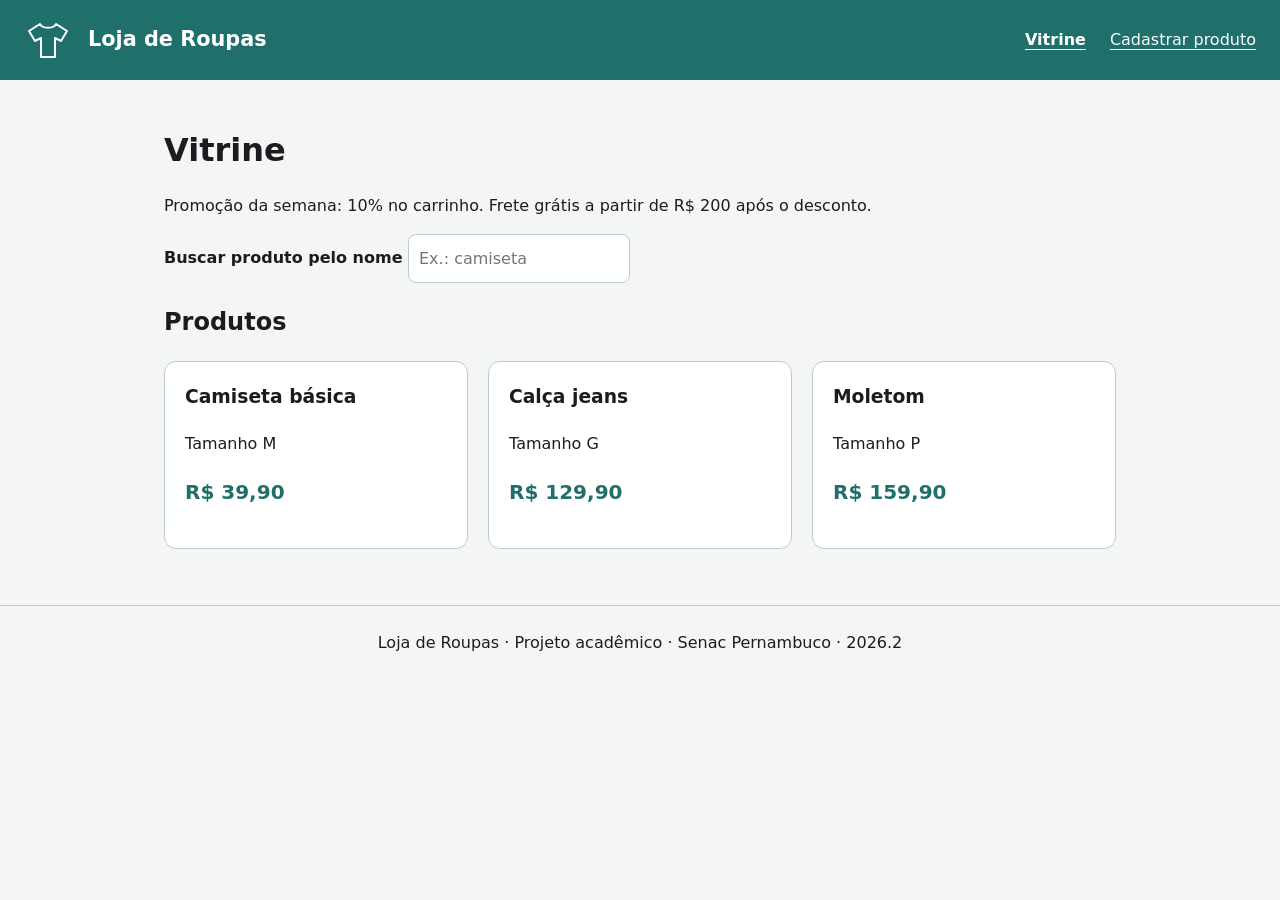
==== front/index.html @ 38e58c76 "Implementa vitrine dinamica filtro e cadastro temporario" ====
<!doctype html>
<html lang="pt-BR">
<head>
  <meta charset="utf-8">
  <meta name="viewport" content="width=device-width, initial-scale=1">
  <title>Vitrine · Loja de Roupas</title>
  <link rel="stylesheet" href="estilo.css">
</head>
<body>
  <header>
    <img src="img/logo.svg" alt="Logotipo da Loja de Roupas: uma camiseta" width="48" height="48">
    <p>Loja de Roupas</p>
    <nav aria-label="Principal">
      <a href="index.html" aria-current="page">Vitrine</a>
      <a href="cadastro.html">Cadastrar produto</a>
    </nav>
  </header>
  <main>
    <h1>Vitrine</h1>
    <p>Promoção da semana: 10% no carrinho. Frete grátis a partir de R$ 200 após o desconto.</p>
    <label for="busca">Buscar produto pelo nome</label>
    <input id="busca" type="search" placeholder="Ex.: camiseta">
    <section aria-labelledby="titulo-produtos">
      <h2 id="titulo-produtos">Produtos</h2>
      <div id="vitrine" class="grade"></div>
    </section>
  </main>
  <footer>Loja de Roupas · Projeto acadêmico · Senac Pernambuco · 2026.2</footer>
  <script src="app.js"></script>
</body>
</html>
---- front/estilo.css ----
:root {
  --verde: #1f6f6b;
  --tinta: #1b1c1f;
  --fundo: #f4f6f6;
  --cartao: #fff;
  --borda: #bccdcb;
}

* { box-sizing: border-box; }

body {
  margin: 0;
  font-family: system-ui, sans-serif;
  font-size: 1rem;
  line-height: 1.6;
  color: var(--tinta);
  background: var(--fundo);
}

header {
  display: flex;
  align-items: center;
  gap: 1rem;
  padding: 1rem 1.5rem;
  background: var(--verde);
  color: white;
}

header p { margin: 0; font-size: 1.3rem; font-weight: 700; }
nav { display: flex; gap: 1.5rem; margin-left: auto; }
nav a { color: white; text-underline-offset: 0.25rem; }
nav a[aria-current="page"] { font-weight: 700; }
main { max-width: 1000px; margin: 0 auto; padding: 1.5rem; }
h1 { margin-bottom: 0.5rem; }

section, .grade {
  display: grid;
  grid-template-columns: repeat(3, 1fr);
  gap: 1.25rem;
}

section h2 { grid-column: 1 / -1; margin-bottom: 0; }
.grade { grid-column: 1 / -1; }
article {
  padding: 1.25rem;
  border: 1px solid var(--borda);
  border-radius: 0.75rem;
  background: var(--cartao);
}
article h3 { margin-top: 0; }
.preco { color: var(--verde); font-size: 1.25rem; }

button {
  padding: 0.65rem 1rem;
  border: 0;
  border-radius: 0.5rem;
  font-size: 1rem;
  background: var(--verde);
  color: white;
  cursor: pointer;
}

.formulario { display: flex; flex-direction: column; gap: 0.5rem; max-width: 420px; }
label { font-weight: 600; }
input, select {
  padding: 0.65rem;
  border: 1px solid var(--borda);
  border-radius: 0.5rem;
  background: white;
  color: var(--tinta);
  font: inherit;
}
.formulario button { align-self: flex-start; margin-top: 0.75rem; }
footer { margin: 2rem auto 0; padding: 1.5rem; border-top: 1px solid var(--borda); text-align: center; }
:focus-visible { outline: 3px solid #b0520a; outline-offset: 3px; }

@media (max-width: 700px) {
  section, .grade { grid-template-columns: 1fr; }
  header { flex-wrap: wrap; }
  nav { margin-left: 0; width: 100%; flex-wrap: wrap; }
  main { padding: 1rem; }
}
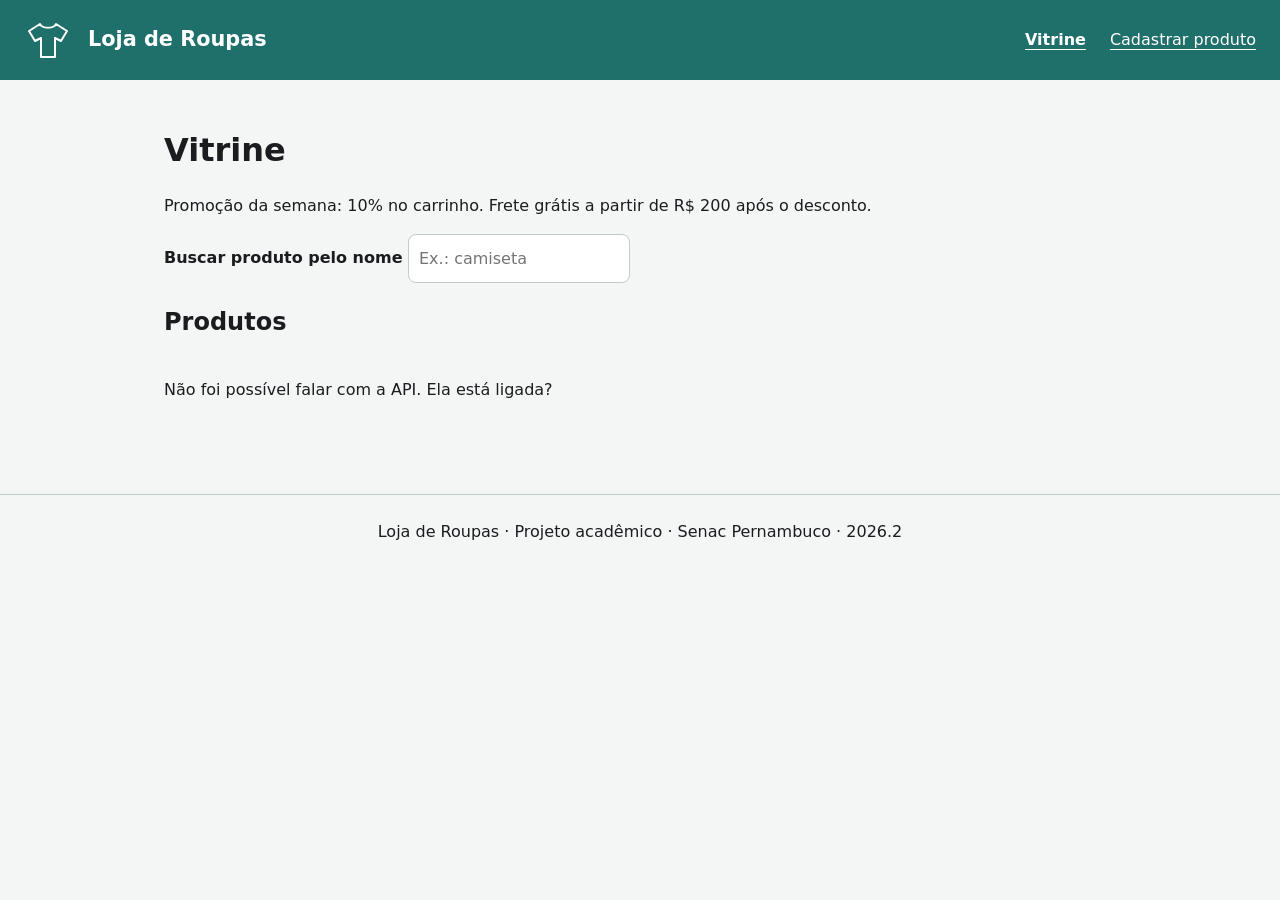
==== commit bb1eb126: "Integra vitrine e cadastro com API e tratamento de erros" ====
--- a/front/index.html
+++ b/front/index.html
@@ -22,6 +22,7 @@
     <input id="busca" type="search" placeholder="Ex.: camiseta">
     <section aria-labelledby="titulo-produtos">
       <h2 id="titulo-produtos">Produtos</h2>
+      <p id="estado" role="status"></p>
       <div id="vitrine" class="grade"></div>
     </section>
   </main>
--- a/front/estilo.css
+++ b/front/estilo.css
@@ -41,6 +41,8 @@
 
 section h2 { grid-column: 1 / -1; margin-bottom: 0; }
 .grade { grid-column: 1 / -1; }
+#estado { grid-column: 1 / -1; }
+button:disabled { opacity: 0.65; cursor: wait; }
 article {
   padding: 1.25rem;
   border: 1px solid var(--borda);
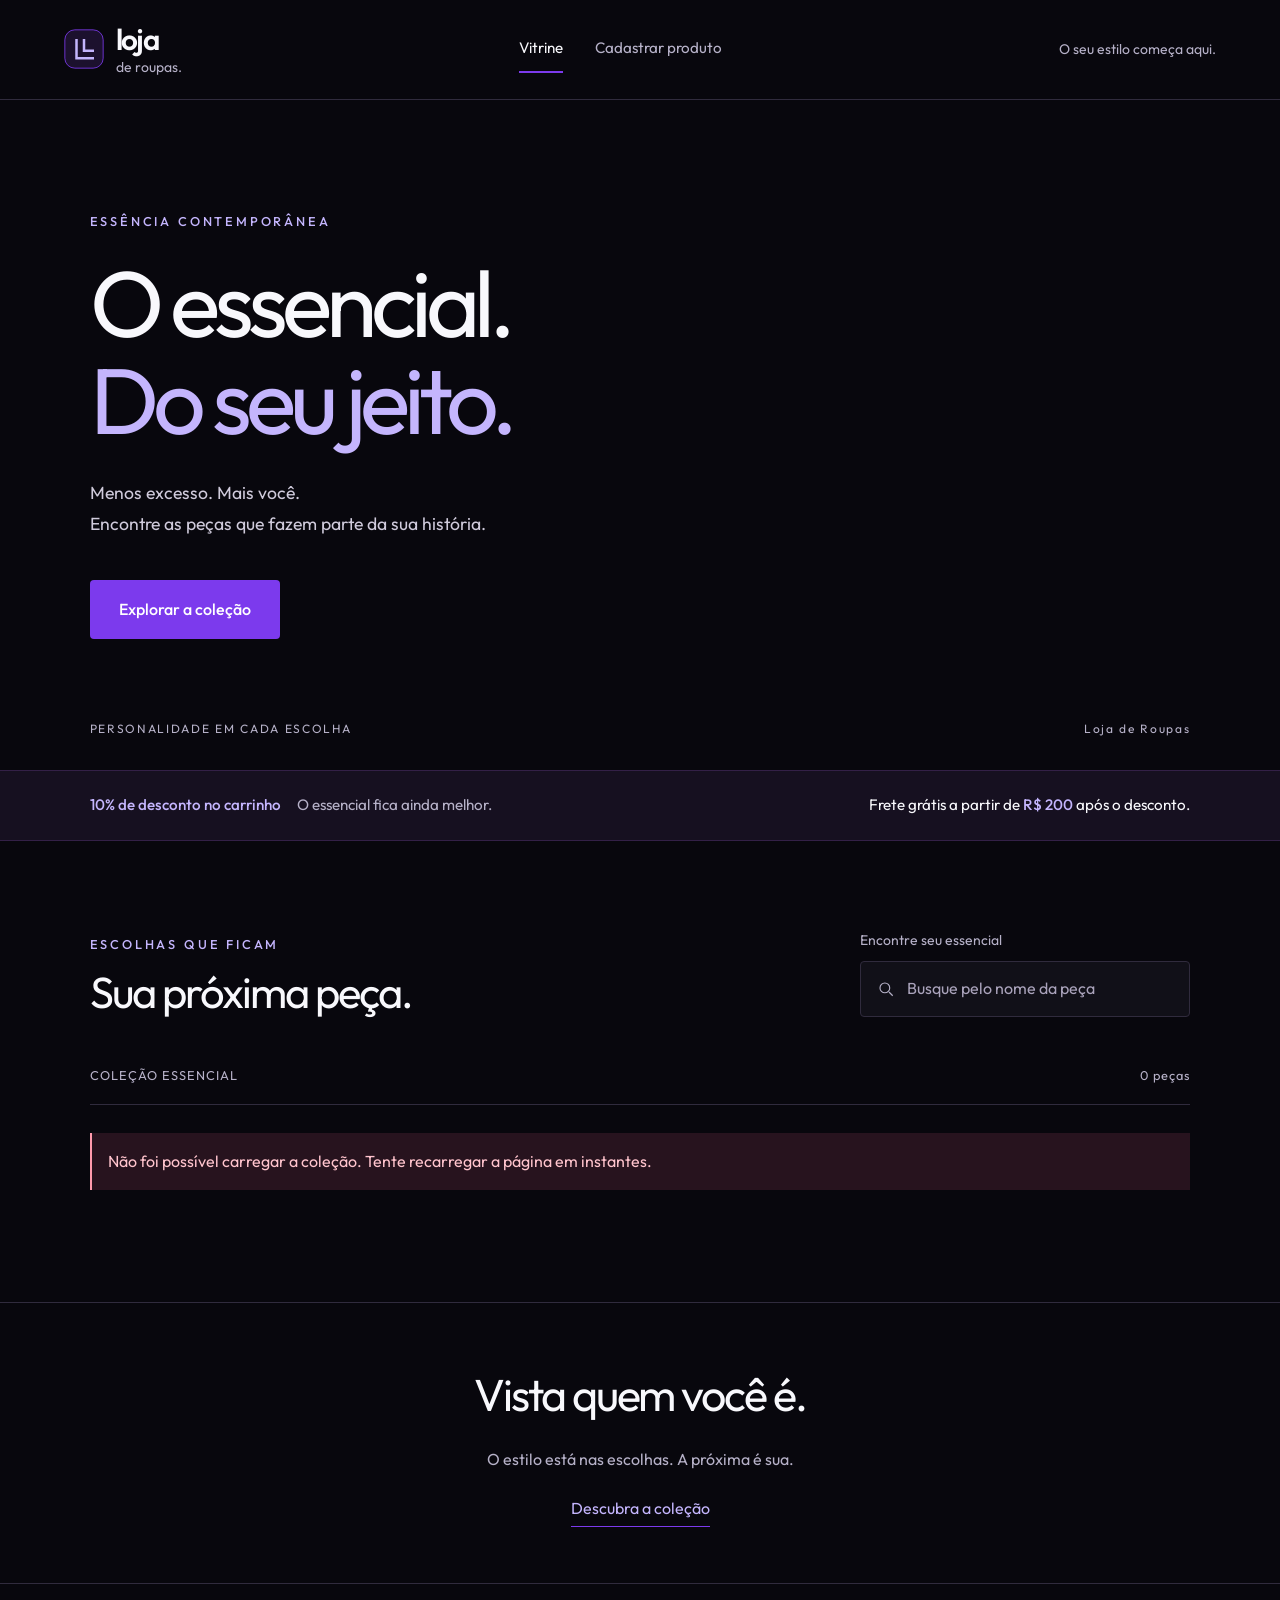
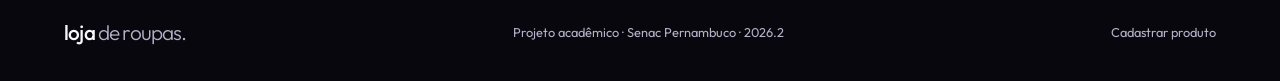
==== commit 1ba751b7: "Atualiza identidade visual e prepara API para HTTPS" ====
--- a/front/index.html
+++ b/front/index.html
@@ -3,30 +3,56 @@
 <head>
   <meta charset="utf-8">
   <meta name="viewport" content="width=device-width, initial-scale=1">
-  <title>Vitrine · Loja de Roupas</title>
+  <meta name="description" content="Peças essenciais, personalidade em cada escolha. Conheça a coleção da Loja de Roupas.">
+  <meta name="theme-color" content="#08070D">
+  <title>Loja de Roupas · O essencial, do seu jeito</title>
+  <link rel="icon" href="img/logo.svg" type="image/svg+xml">
+  <link rel="preload" href="fonts/outfit-variable.ttf" as="font" type="font/ttf" crossorigin>
   <link rel="stylesheet" href="estilo.css">
 </head>
 <body>
-  <header>
-    <img src="img/logo.svg" alt="Logotipo da Loja de Roupas: uma camiseta" width="48" height="48">
-    <p>Loja de Roupas</p>
-    <nav aria-label="Principal">
-      <a href="index.html" aria-current="page">Vitrine</a>
-      <a href="cadastro.html">Cadastrar produto</a>
-    </nav>
+  <a class="pular" href="#conteudo">Pular para o conteúdo</a>
+  <header class="cabecalho">
+    <a class="marca" href="index.html" aria-label="Loja de Roupas · início">
+      <img src="img/logo.svg" alt="" width="40" height="40">
+      <span>loja<span class="marca-detalhe">de roupas.</span></span>
+    </a>
+    <nav aria-label="Principal"><a href="index.html" aria-current="page">Vitrine</a><a href="cadastro.html">Cadastrar produto</a></nav>
+    <span class="cabecalho-nota">O seu estilo começa aqui.</span>
   </header>
-  <main>
-    <h1>Vitrine</h1>
-    <p>Promoção da semana: 10% no carrinho. Frete grátis a partir de R$ 200 após o desconto.</p>
-    <label for="busca">Buscar produto pelo nome</label>
-    <input id="busca" type="search" placeholder="Ex.: camiseta">
-    <section aria-labelledby="titulo-produtos">
-      <h2 id="titulo-produtos">Produtos</h2>
-      <p id="estado" role="status"></p>
+  <main id="conteudo">
+    <section class="hero" aria-labelledby="titulo-principal">
+      <div class="hero-conteudo">
+        <p class="sobretitulo">ESSÊNCIA CONTEMPORÂNEA</p>
+        <h1 id="titulo-principal">O essencial.<br><span>Do seu jeito.</span></h1>
+        <p class="hero-texto">Menos excesso. Mais você.<br>Encontre as peças que fazem parte da sua história.</p>
+        <a class="botao" href="#colecao">Explorar a coleção</a>
+      </div>
+      <div class="hero-rodape"><span>PERSONALIDADE EM CADA ESCOLHA</span><span>Loja de Roupas</span></div>
+    </section>
+    <div class="faixa-promocao">
+      <p><strong>10% de desconto no carrinho</strong><span>O essencial fica ainda melhor.</span></p>
+      <p>Frete grátis a partir de <strong>R$ 200</strong> após o desconto.</p>
+    </div>
+    <section class="colecao" id="colecao" aria-labelledby="titulo-produtos">
+      <div class="colecao-cabecalho">
+        <div><p class="sobretitulo">ESCOLHAS QUE FICAM</p><h2 id="titulo-produtos">Sua próxima peça.</h2></div>
+        <div class="campo-busca">
+          <label for="busca">Encontre seu essencial</label>
+          <div class="busca-controle">
+            <svg width="20" height="20" viewBox="0 0 24 24" fill="none" stroke="currentColor" stroke-width="1.5" aria-hidden="true"><circle cx="10.5" cy="10.5" r="6.5"/><path d="m16 16 5 5"/></svg>
+            <input id="busca" type="search" placeholder="Busque pelo nome da peça" autocomplete="off">
+          </div>
+        </div>
+      </div>
+      <div class="colecao-informacao"><span>COLEÇÃO ESSENCIAL</span><span id="quantidade"></span></div>
+      <p id="estado" class="mensagem" role="status"></p>
       <div id="vitrine" class="grade"></div>
     </section>
+    <aside class="assinatura"><span>Vista quem você é.</span><p>O estilo está nas escolhas. A próxima é sua.</p><a href="#colecao">Descubra a coleção</a></aside>
   </main>
-  <footer>Loja de Roupas · Projeto acadêmico · Senac Pernambuco · 2026.2</footer>
+  <footer><p>loja <span>de roupas.</span></p><span>Projeto acadêmico · Senac Pernambuco · 2026.2</span><a href="cadastro.html">Cadastrar produto</a></footer>
+  <script src="config.js"></script>
   <script src="app.js"></script>
 </body>
 </html>
--- a/front/estilo.css
+++ b/front/estilo.css
@@ -1,84 +1,141 @@
+@font-face {
+  font-family: Outfit;
+  src: url("fonts/outfit-variable.ttf") format("truetype");
+  font-weight: 100 900;
+  font-display: swap;
+}
+
 :root {
-  --verde: #1f6f6b;
-  --tinta: #1b1c1f;
-  --fundo: #f4f6f6;
-  --cartao: #fff;
-  --borda: #bccdcb;
+  color-scheme: dark;
+  --fundo: #08070d;
+  --painel: #111018;
+  --roxo: #7c3aed;
+  --roxo-escuro: #4c1d95;
+  --roxo-claro: #c4b5fd;
+  --texto: #f8f8fc;
+  --cinza: #b6b1c8;
+  --borda: #302b3d;
 }
 
 * { box-sizing: border-box; }
+html { scroll-behavior: smooth; scroll-padding-top: 2rem; }
+body { margin: 0; background: var(--fundo); color: var(--texto); font: 1rem/1.6 Outfit, sans-serif; }
+a { color: inherit; text-decoration: none; }
+button, input, select { font: inherit; }
+button, .botao { cursor: pointer; }
+img { max-width: 100%; }
+[hidden] { display: none !important; }
+:focus-visible { outline: 2px solid var(--roxo-claro); outline-offset: 5px; }
+.pular { position: absolute; left: 1rem; top: -8rem; z-index: 5; padding: 1rem; background: var(--roxo-escuro); }
+.pular:focus { top: 1rem; }
+.cabecalho { min-height: 100px; padding: 1.25rem 5%; display: flex; align-items: center; justify-content: space-between; gap: 2rem; border-bottom: 1px solid var(--borda); }
+.marca { display: flex; align-items: center; gap: 0.75rem; line-height: 1; font-size: 1.85rem; font-weight: 600; letter-spacing: -0.06em; }
+.marca-detalhe { display: block; padding-top: 0.3rem; color: var(--cinza); font-size: 0.875rem; font-weight: 400; letter-spacing: 0; }
+nav { display: flex; gap: 2rem; align-items: center; }
+nav a { padding: 0.65rem 0; color: var(--cinza); font-size: 0.95rem; border-bottom: 2px solid transparent; }
+nav a:hover, nav a[aria-current="page"] { color: var(--texto); border-color: var(--roxo); }
+.cabecalho-nota { color: var(--cinza); font-size: 0.875rem; }
+.hero { min-height: 670px; position: relative; display: flex; align-items: center; padding: 5rem 7% 7rem; background: linear-gradient(90deg, rgba(8,7,13,.94), rgba(8,7,13,.52) 48%, rgba(8,7,13,.15)), linear-gradient(0deg, #08070d, transparent 40%), url("img/boutique-4k.webp") center/cover; }
+.hero-conteudo { max-width: 720px; }
+.sobretitulo { color: var(--roxo-claro); font-size: 0.8rem; font-weight: 500; letter-spacing: 0.22em; }
+h1 { margin: 1.4rem 0; font-size: clamp(3.5rem, 7.3vw, 7rem); font-weight: 400; line-height: 1.04; letter-spacing: -0.065em; }
+h1 span { color: var(--roxo-claro); }
+.hero-texto { margin: 1.75rem 0 2.5rem; color: #d0cbdc; font-size: 1.1rem; line-height: 1.8; }
+.botao, button { display: inline-block; padding: 1rem 1.75rem; border: 1px solid transparent; border-radius: 4px; background: var(--roxo); color: #fff; font-weight: 500; transition: background .2s, transform .2s; }
+.botao:hover, button:hover { background: #6d28d9; transform: translateY(-2px); }
+.hero-rodape { position: absolute; bottom: 2rem; left: 7%; right: 7%; display: flex; justify-content: space-between; color: var(--cinza); font-size: 0.75rem; letter-spacing: 0.14em; }
+.faixa-promocao { padding: 1.4rem 7%; display: flex; justify-content: space-between; align-items: center; gap: 2rem; border-top: 1px solid #332047; border-bottom: 1px solid #332047; background: #161020; font-size: 0.95rem; }
+.faixa-promocao p { margin: 0; }
+.faixa-promocao p > span { margin-left: 1rem; color: var(--cinza); }
+.faixa-promocao strong { color: var(--roxo-claro); font-weight: 500; }
+.colecao { max-width: 1440px; margin: 0 auto; padding: 5.5rem 7% 6rem; }
+.colecao-cabecalho { display: flex; justify-content: space-between; align-items: end; gap: 2rem; margin-bottom: 3rem; }
+.colecao-cabecalho .sobretitulo { margin-top: 0; }
+h2 { margin: .6rem 0 0; font-size: clamp(2rem, 3.4vw, 3.3rem); font-weight: 400; line-height: 1.15; letter-spacing: -0.045em; }
+.campo-busca { width: 330px; max-width: 100%; }
+label { display: block; margin-bottom: .6rem; color: var(--texto); font-size: 0.95rem; }
+.campo-busca label { color: var(--cinza); font-size: .875rem; }
+.busca-controle { display: flex; align-items: center; gap: .75rem; padding-left: 1rem; border: 1px solid var(--borda); border-radius: 4px; background: var(--painel); color: var(--cinza); }
+.busca-controle input { width: 100%; padding-left: 0; border: 0; background: transparent; }
+input, select { width: 100%; min-width: 0; padding: .9rem 1rem; border: 1px solid var(--borda); border-radius: 4px; background: #0c0b12; color: var(--texto); }
+input::placeholder { color: #aaa3bb; opacity: 1; }
+input:focus, select:focus { border-color: var(--roxo-claro); }
+select { appearance: none; padding-right: 2.8rem; background-image: url("img/chevron.svg"); background-repeat: no-repeat; background-position: right 1rem center; background-size: 14px; }
+.colecao-informacao { display: flex; justify-content: space-between; padding-bottom: 1.1rem; margin-bottom: 1.75rem; border-bottom: 1px solid var(--borda); color: var(--cinza); font-size: .8rem; letter-spacing: .08em; }
+.grade { display: grid; grid-template-columns: repeat(3, minmax(0, 1fr)); gap: 1.5rem; }
+.produto { min-width: 0; overflow: hidden; border: 1px solid var(--borda); border-radius: 6px; background: var(--painel); transition: border-color .2s; }
+.produto:hover { border-color: #78619e; }
+.produto-visual { display: flex; align-items: center; justify-content: center; min-height: 210px; position: relative; background: radial-gradient(ellipse at 50% 60%, #322045, #1b1426 65%); border-bottom: 1px solid var(--borda); }
+.produto-visual img { width: 112px; height: 112px; opacity: .85; }
+.produto-tipo { position: absolute; top: 1rem; left: 1rem; padding: .25rem .6rem; border: 1px solid #4a3b60; border-radius: 3px; color: var(--roxo-claro); background: #171020; font-size: .75rem; }
+.produto-informacao { padding: 1.5rem; }
+.produto h3 { margin: 0 0 1.3rem; font-size: 1.3rem; font-weight: 400; letter-spacing: -.025em; overflow-wrap: anywhere; }
+.produto-detalhes { display: flex; align-items: center; justify-content: space-between; gap: .75rem; }
+.tamanho { margin: 0; padding: .25rem .65rem; border: 1px solid var(--borda); border-radius: 3px; color: var(--cinza); font-size: .8rem; }
+.preco { margin: 0; font-size: 1.45rem; letter-spacing: -.04em; }
+.preco strong { font-weight: 500; }
+.mensagem { color: var(--cinza); }
+.mensagem:empty { display: none; }
+.mensagem:not(:empty) { padding: 1rem; border-left: 2px solid var(--roxo-claro); background: #1a1425; }
+.mensagem[data-estado="erro"] { color: #ffc4cd; border-color: #ff9aac; background: #27131e; }
+.mensagem[data-estado="sucesso"] { color: #c1f4dc; border-color: #8ed9b5; background: #11251d; }
+.assinatura { padding: 3.5rem 7%; border-top: 1px solid var(--borda); text-align: center; }
+.assinatura > span { font-size: clamp(1.9rem, 3.5vw, 3rem); letter-spacing: -.045em; }
+.assinatura p { color: var(--cinza); }
+.assinatura a { display: inline-block; margin-top: .5rem; padding-bottom: .25rem; border-bottom: 1px solid var(--roxo); color: var(--roxo-claro); }
+footer { display: flex; align-items: center; justify-content: space-between; gap: 2rem; padding: 2rem 5%; border-top: 1px solid var(--borda); color: var(--cinza); font-size: .8rem; }
+footer p { margin: 0; color: var(--texto); font-size: 1.3rem; font-weight: 500; letter-spacing: -.04em; }
+footer p span { color: var(--cinza); font-weight: 300; }
+footer a:hover { color: var(--roxo-claro); }
+.pagina-cadastro { background: radial-gradient(ellipse at 50% 20%, #211334, transparent 55%), var(--fundo); }
+.cadastro-conteudo { max-width: 790px; margin: 0 auto; padding: 4rem 1.5rem 5rem; }
+.cadastro-introducao { text-align: center; margin-bottom: 2.5rem; }
+.cadastro-introducao h1 { font-size: clamp(2.6rem, 5vw, 4.2rem); line-height: 1.1; }
+.cadastro-introducao > p:last-child { color: var(--cinza); }
+.painel-cadastro { padding: 2.5rem; border: 1px solid var(--borda); border-radius: 6px; background: var(--painel); }
+.painel-titulo { display: flex; justify-content: space-between; align-items: center; gap: 1rem; margin-bottom: 2rem; padding-bottom: 1.5rem; border-bottom: 1px solid var(--borda); }
+.painel-titulo h2 { margin: 0; font-size: 1.5rem; }
+.painel-titulo > span { color: var(--roxo-claro); font-size: .75rem; letter-spacing: .14em; }
+.formulario { display: grid; grid-template-columns: repeat(2, minmax(0, 1fr)); gap: 1.5rem; }
+.largura-total { grid-column: 1 / -1; }
+.campo label > span { color: var(--roxo-claro); }
+.formulario-acoes { display: flex; flex-direction: column; align-items: center; gap: 1.2rem; margin-top: .5rem; }
+.formulario-acoes button { width: 100%; }
+.formulario-acoes a { color: var(--cinza); font-size: .9rem; text-decoration: underline; text-underline-offset: 4px; }
+button:disabled { opacity: .65; cursor: wait; transform: none; }
+.formulario-nota { margin: 1.75rem 0 0; padding-top: 1.5rem; border-top: 1px solid var(--borda); color: var(--cinza); font-size: .8rem; }
 
-body {
-  margin: 0;
-  font-family: system-ui, sans-serif;
-  font-size: 1rem;
-  line-height: 1.6;
-  color: var(--tinta);
-  background: var(--fundo);
+@media (min-width: 1600px) { .hero { min-height: 780px; } }
+@media (max-width: 1050px) {
+  .cabecalho-nota { display: none; }
+  .faixa-promocao p > span { display: none; }
+  .produto-detalhes { align-items: flex-start; flex-direction: column; }
 }
-
-header {
-  display: flex;
-  align-items: center;
-  gap: 1rem;
-  padding: 1rem 1.5rem;
-  background: var(--verde);
-  color: white;
+@media (max-width: 700px) {
+  .cabecalho { min-height: 86px; gap: 1rem; padding: 1.25rem; }
+  .marca { font-size: 1.5rem; gap: .5rem; }
+  .marca img { width: 32px; height: 32px; }
+  nav { gap: 1rem; }
+  nav a { font-size: .85rem; }
+  .hero { min-height: 600px; padding: 4rem 1.5rem 7rem; background-position: 62% center; }
+  h1 { font-size: clamp(3rem, 12vw, 4.5rem); }
+  .hero-texto { font-size: 1rem; }
+  .hero-rodape { left: 1.5rem; right: 1.5rem; font-size: .65rem; }
+  .hero-rodape > span:last-child { display: none; }
+  .faixa-promocao { flex-direction: column; align-items: flex-start; gap: .4rem; padding: 1.5rem; font-size: .9rem; }
+  .colecao { padding: 3.5rem 1.25rem; }
+  .colecao-cabecalho { flex-direction: column; align-items: stretch; gap: 1.75rem; margin-bottom: 2rem; }
+  .campo-busca { width: 100%; }
+  .grade { grid-template-columns: 1fr; gap: 1.25rem; }
+  .produto-visual { min-height: 210px; }
+  .produto-detalhes { flex-direction: row; align-items: center; }
+  .assinatura { padding: 3rem 1.25rem; }
+  footer { flex-direction: column; align-items: flex-start; gap: .8rem; padding: 2rem 1.25rem; }
+  .cadastro-conteudo { padding: 2.75rem 1.25rem 3.5rem; }
+  .cadastro-introducao .sobretitulo { font-size: .7rem; }
+  .painel-cadastro { padding: 1.5rem; }
+  .painel-titulo > span { display: none; }
+  .formulario { grid-template-columns: 1fr; }
 }
-
-header p { margin: 0; font-size: 1.3rem; font-weight: 700; }
-nav { display: flex; gap: 1.5rem; margin-left: auto; }
-nav a { color: white; text-underline-offset: 0.25rem; }
-nav a[aria-current="page"] { font-weight: 700; }
-main { max-width: 1000px; margin: 0 auto; padding: 1.5rem; }
-h1 { margin-bottom: 0.5rem; }
-
-section, .grade {
-  display: grid;
-  grid-template-columns: repeat(3, 1fr);
-  gap: 1.25rem;
-}
-
-section h2 { grid-column: 1 / -1; margin-bottom: 0; }
-.grade { grid-column: 1 / -1; }
-#estado { grid-column: 1 / -1; }
-button:disabled { opacity: 0.65; cursor: wait; }
-article {
-  padding: 1.25rem;
-  border: 1px solid var(--borda);
-  border-radius: 0.75rem;
-  background: var(--cartao);
-}
-article h3 { margin-top: 0; }
-.preco { color: var(--verde); font-size: 1.25rem; }
-
-button {
-  padding: 0.65rem 1rem;
-  border: 0;
-  border-radius: 0.5rem;
-  font-size: 1rem;
-  background: var(--verde);
-  color: white;
-  cursor: pointer;
-}
-
-.formulario { display: flex; flex-direction: column; gap: 0.5rem; max-width: 420px; }
-label { font-weight: 600; }
-input, select {
-  padding: 0.65rem;
-  border: 1px solid var(--borda);
-  border-radius: 0.5rem;
-  background: white;
-  color: var(--tinta);
-  font: inherit;
-}
-.formulario button { align-self: flex-start; margin-top: 0.75rem; }
-footer { margin: 2rem auto 0; padding: 1.5rem; border-top: 1px solid var(--borda); text-align: center; }
-:focus-visible { outline: 3px solid #b0520a; outline-offset: 3px; }
-
-@media (max-width: 700px) {
-  section, .grade { grid-template-columns: 1fr; }
-  header { flex-wrap: wrap; }
-  nav { margin-left: 0; width: 100%; flex-wrap: wrap; }
-  main { padding: 1rem; }
-}
+@media (max-width: 370px) { .cabecalho { flex-wrap: wrap; } nav { width: 100%; } }
+@media (prefers-reduced-motion: reduce) { html { scroll-behavior: auto; } *, *::before, *::after { transition: none !important; } }
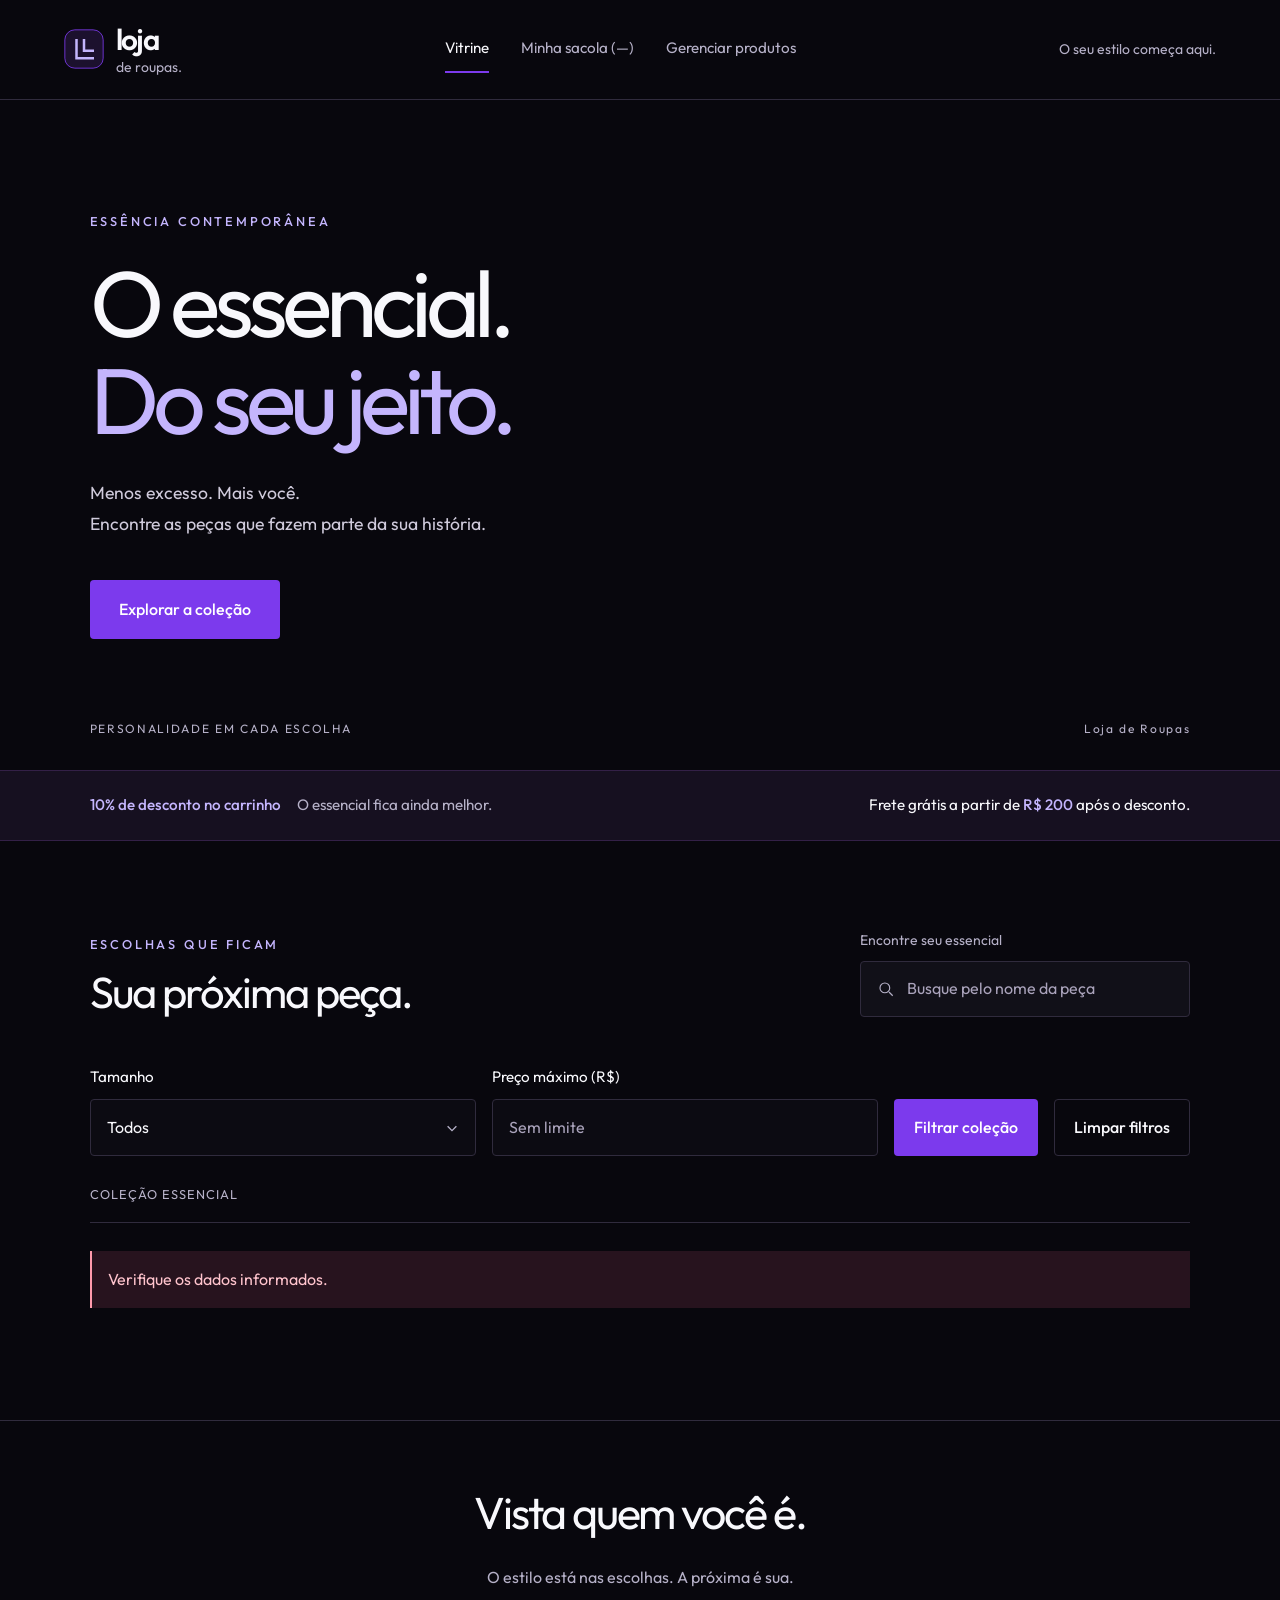
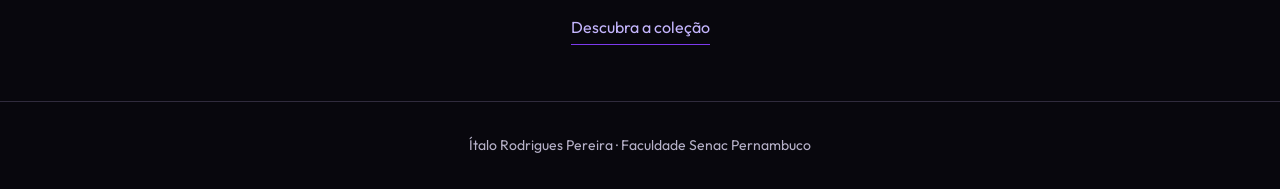
==== commit 1f0c47d4: "Integra vitrine gerenciamento e sacola com a API" ====
--- a/front/index.html
+++ b/front/index.html
@@ -17,7 +17,7 @@
       <img src="img/logo.svg" alt="" width="40" height="40">
       <span>loja<span class="marca-detalhe">de roupas.</span></span>
     </a>
-    <nav aria-label="Principal"><a href="index.html" aria-current="page">Vitrine</a><a href="cadastro.html">Cadastrar produto</a></nav>
+    <nav aria-label="Principal"><a href="index.html" aria-current="page">Vitrine</a><a href="carrinho.html">Minha sacola (<span data-contador>…</span>)</a><a href="gerenciamento.html">Gerenciar produtos</a></nav>
     <span class="cabecalho-nota">O seu estilo começa aqui.</span>
   </header>
   <main id="conteudo">
@@ -45,14 +45,21 @@
           </div>
         </div>
       </div>
+      <form id="filtros" class="filtros">
+        <div><label for="filtro-tamanho">Tamanho</label><select id="filtro-tamanho" name="tamanho"><option value="">Todos</option><option>PP</option><option>P</option><option>M</option><option>G</option><option>GG</option></select></div>
+        <div><label for="filtro-preco">Preço máximo (R$)</label><input id="filtro-preco" name="preco_max" type="number" min="0" step="0.01" placeholder="Sem limite"></div>
+        <button type="submit">Filtrar coleção</button><button id="limpar-filtros" class="botao-secundario" type="button">Limpar filtros</button>
+      </form>
+      <p id="estado-acao" class="mensagem" role="status"></p>
       <div class="colecao-informacao"><span>COLEÇÃO ESSENCIAL</span><span id="quantidade"></span></div>
       <p id="estado" class="mensagem" role="status"></p>
       <div id="vitrine" class="grade"></div>
     </section>
     <aside class="assinatura"><span>Vista quem você é.</span><p>O estilo está nas escolhas. A próxima é sua.</p><a href="#colecao">Descubra a coleção</a></aside>
   </main>
-  <footer><p>loja <span>de roupas.</span></p><span>Projeto acadêmico · Senac Pernambuco · 2026.2</span><a href="cadastro.html">Cadastrar produto</a></footer>
+  <footer><span>Ítalo Rodrigues Pereira · Faculdade Senac Pernambuco</span></footer>
   <script src="config.js"></script>
+  <script src="comum.js"></script>
   <script src="app.js"></script>
 </body>
 </html>
--- a/front/estilo.css
+++ b/front/estilo.css
@@ -15,6 +15,7 @@
   --texto: #f8f8fc;
   --cinza: #b6b1c8;
   --borda: #302b3d;
+  --foto-boutique: none;
 }
 
 * { box-sizing: border-box; }
@@ -35,7 +36,7 @@
 nav a { padding: 0.65rem 0; color: var(--cinza); font-size: 0.95rem; border-bottom: 2px solid transparent; }
 nav a:hover, nav a[aria-current="page"] { color: var(--texto); border-color: var(--roxo); }
 .cabecalho-nota { color: var(--cinza); font-size: 0.875rem; }
-.hero { min-height: 670px; position: relative; display: flex; align-items: center; padding: 5rem 7% 7rem; background: linear-gradient(90deg, rgba(8,7,13,.94), rgba(8,7,13,.52) 48%, rgba(8,7,13,.15)), linear-gradient(0deg, #08070d, transparent 40%), url("img/boutique-4k.webp") center/cover; }
+.hero { min-height: 670px; position: relative; display: flex; align-items: center; padding: 5rem 7% 7rem; background: linear-gradient(90deg, rgba(8,7,13,.94), rgba(8,7,13,.52) 48%, rgba(8,7,13,.15)), linear-gradient(0deg, #08070d, transparent 40%), var(--foto-boutique) center/cover; }
 .hero-conteudo { max-width: 720px; }
 .sobretitulo { color: var(--roxo-claro); font-size: 0.8rem; font-weight: 500; letter-spacing: 0.22em; }
 h1 { margin: 1.4rem 0; font-size: clamp(3.5rem, 7.3vw, 7rem); font-weight: 400; line-height: 1.04; letter-spacing: -0.065em; }
@@ -83,7 +84,7 @@
 .assinatura > span { font-size: clamp(1.9rem, 3.5vw, 3rem); letter-spacing: -.045em; }
 .assinatura p { color: var(--cinza); }
 .assinatura a { display: inline-block; margin-top: .5rem; padding-bottom: .25rem; border-bottom: 1px solid var(--roxo); color: var(--roxo-claro); }
-footer { display: flex; align-items: center; justify-content: space-between; gap: 2rem; padding: 2rem 5%; border-top: 1px solid var(--borda); color: var(--cinza); font-size: .8rem; }
+footer { display: block; text-align: center; padding: 2rem 5%; border-top: 1px solid var(--borda); color: var(--cinza); font-size: .875rem; }
 footer p { margin: 0; color: var(--texto); font-size: 1.3rem; font-weight: 500; letter-spacing: -.04em; }
 footer p span { color: var(--cinza); font-weight: 300; }
 footer a:hover { color: var(--roxo-claro); }
@@ -139,3 +140,80 @@
 }
 @media (max-width: 370px) { .cabecalho { flex-wrap: wrap; } nav { width: 100%; } }
 @media (prefers-reduced-motion: reduce) { html { scroll-behavior: auto; } *, *::before, *::after { transition: none !important; } }
+
+.sr-only { position: absolute; width: 1px; height: 1px; padding: 0; margin: -1px; overflow: hidden; clip-path: inset(50%); white-space: nowrap; border: 0; }
+.botao-secundario { border: 1px solid var(--borda); background: transparent; color: var(--texto); }
+.botao-secundario:hover { background: #21172f; border-color: var(--roxo-claro); }
+.botao-perigo { border: 1px solid #805061; background: #351826; color: #ffc4cd; }
+.botao-perigo:hover { background: #512336; }
+.produto-acoes { display: flex; flex-direction: column; gap: .65rem; margin-top: 1.5rem; }
+.produto-acoes button { padding: .8rem; width: 100%; }
+.filtros { display: flex; align-items: end; flex-wrap: wrap; gap: 1rem; margin-bottom: 1.75rem; }
+.filtros > div { flex: 1; min-width: 150px; }
+.filtros button { padding: .9rem 1.2rem; }
+.dialogo { width: min(560px, calc(100% - 2rem)); max-height: 90vh; padding: 2rem; border: 1px solid var(--borda); border-radius: 8px; background: var(--painel); color: var(--texto); }
+.dialogo::backdrop { background: rgba(8,7,13,.85); }
+.dialogo h2 { font-size: 1.8rem; margin: 0 0 1.5rem; }
+.dialogo button { margin-top: 1rem; }
+.dialogo-acoes { display: flex; flex-wrap: wrap; gap: 1rem; }
+.detalhes-produto img { display: block; margin: 0 auto; padding: 1rem; background: #21172f; border-radius: 4px; }
+.detalhes-produto input { max-width: 130px; display: block; }
+.detalhes-produto h3 { font-size: 1.7rem; font-weight: 400; }
+.formulario fieldset { display: grid; grid-template-columns: repeat(2, minmax(0, 1fr)); grid-column: 1 / -1; gap: 1.5rem; border: 0; min-width: 0; margin: 0; padding: 0; }
+.pagina-interna { max-width: 1400px; margin: 0 auto; padding: 3.5rem 5% 5rem; min-height: calc(100vh - 220px); }
+.pagina-interna h1 { font-size: clamp(2.6rem, 5vw, 4.5rem); }
+.barra-gerenciamento { display: flex; align-items: end; justify-content: space-between; gap: 1.5rem; margin: 2.5rem 0 1.75rem; }
+.barra-gerenciamento > div { width: 400px; max-width: 100%; }
+.tabela-responsiva { overflow-x: auto; border: 1px solid var(--borda); border-radius: 5px; }
+.tabela-responsiva table { width: 100%; border-collapse: collapse; text-align: left; }
+.tabela-responsiva th, .tabela-responsiva td { padding: 1rem; border-bottom: 1px solid var(--borda); }
+.tabela-responsiva th { background: #191321; color: var(--roxo-claro); font-weight: 500; }
+.acoes-tabela { display: flex; gap: .5rem; }
+.acoes-tabela button, .acoes-tabela a { font-size: .875rem; padding: .5rem .75rem; white-space: nowrap; }
+.informacoes-tecnicas { margin-top: 2rem; color: var(--cinza); font-size: .9rem; }
+.informacoes-tecnicas summary { cursor: pointer; }
+.informacoes-tecnicas pre { white-space: pre-wrap; overflow-wrap: anywhere; }
+.informacoes-tecnicas a { color: var(--roxo-claro); text-decoration: underline; }
+.layout-sacola { display: grid; grid-template-columns: minmax(0, 1.5fr) minmax(290px, 1fr); gap: 2rem; align-items: start; margin-top: 2.5rem; }
+.item-sacola { display: flex; gap: 1.5rem; padding: 1.5rem; margin-bottom: 1rem; border: 1px solid var(--borda); border-radius: 5px; background: var(--painel); }
+.item-sacola > img { width: 80px; height: 100px; padding: .5rem; background: #21172f; border-radius: 4px; }
+.item-informacao { min-width: 0; flex: 1; }
+.item-informacao h2 { font-size: 1.5rem; margin: 0; overflow-wrap: anywhere; }
+.item-informacao p { margin: .4rem 0; color: var(--cinza); }
+.item-informacao .preco { color: var(--texto); }
+.item-informacao > button { padding: .4rem .8rem; margin-top: .6rem; font-size: .875rem; }
+.controle-quantidade { display: flex; gap: .4rem; margin-top: 1rem; align-items: center; }
+.controle-quantidade input { width: 85px; text-align: center; padding: .55rem; }
+.controle-quantidade button { padding: .5rem .9rem; font-size: 1.1rem; }
+.resumo-sacola { padding: 1.75rem; border: 1px solid var(--borda); background: var(--painel); border-radius: 5px; }
+.resumo-sacola h2 { font-size: 1.7rem; margin: 0 0 1.5rem; }
+.resumo-sacola dl { margin: 0; }
+.resumo-sacola dl > div { display: flex; justify-content: space-between; gap: 1rem; padding: .65rem 0; }
+.resumo-sacola dt { color: var(--cinza); }
+.resumo-sacola dd { margin: 0; white-space: nowrap; }
+.resumo-sacola .desconto dt, .resumo-sacola .desconto dd { color: var(--roxo-claro); }
+.resumo-sacola .linha-total { border-top: 1px solid var(--borda); margin-top: .8rem; padding-top: 1.3rem; font-size: 1.4rem; }
+.resumo-sacola .linha-total dt { color: var(--texto); }
+.economia { color: #c1f4dc; font-size: .95rem; }
+.aviso-frete { padding: 1rem; background: #21172f; border-left: 2px solid var(--roxo); font-size: .9rem; color: var(--roxo-claro); }
+.nota-sacola { color: var(--cinza); font-size: .8rem; }
+.sacola-acoes { display: flex; justify-content: space-between; align-items: center; gap: 1rem; flex-wrap: wrap; margin-top: 1.5rem; }
+.sacola-acoes > a { color: var(--roxo-claro); text-decoration: underline; }
+.sacola-vazia { padding: 4rem 1.5rem; border: 1px solid var(--borda); background: var(--painel); text-align: center; margin-top: 2rem; }
+.sacola-vazia h2 { margin: 0; }
+.sacola-vazia p { color: var(--cinza); }
+.sacola-vazia a { margin-top: 1rem; }
+@media (max-width: 850px) { .layout-sacola { grid-template-columns: 1fr; } }
+@media (max-width: 700px) {
+  .cabecalho { flex-wrap: wrap; }
+  nav { width: 100%; flex-wrap: wrap; gap: 1rem; }
+  .filtros > div { min-width: 100%; }
+  .filtros button { flex: 1; }
+  .formulario fieldset { grid-template-columns: 1fr; }
+  .barra-gerenciamento { align-items: stretch; flex-direction: column; }
+  .pagina-interna { padding: 2.5rem 1.25rem 3.5rem; }
+  .item-sacola { gap: 1rem; padding: 1rem; }
+  .item-sacola > img { width: 52px; height: 72px; }
+  .resumo-sacola { padding: 1.25rem; }
+  .dialogo { padding: 1.5rem; }
+}
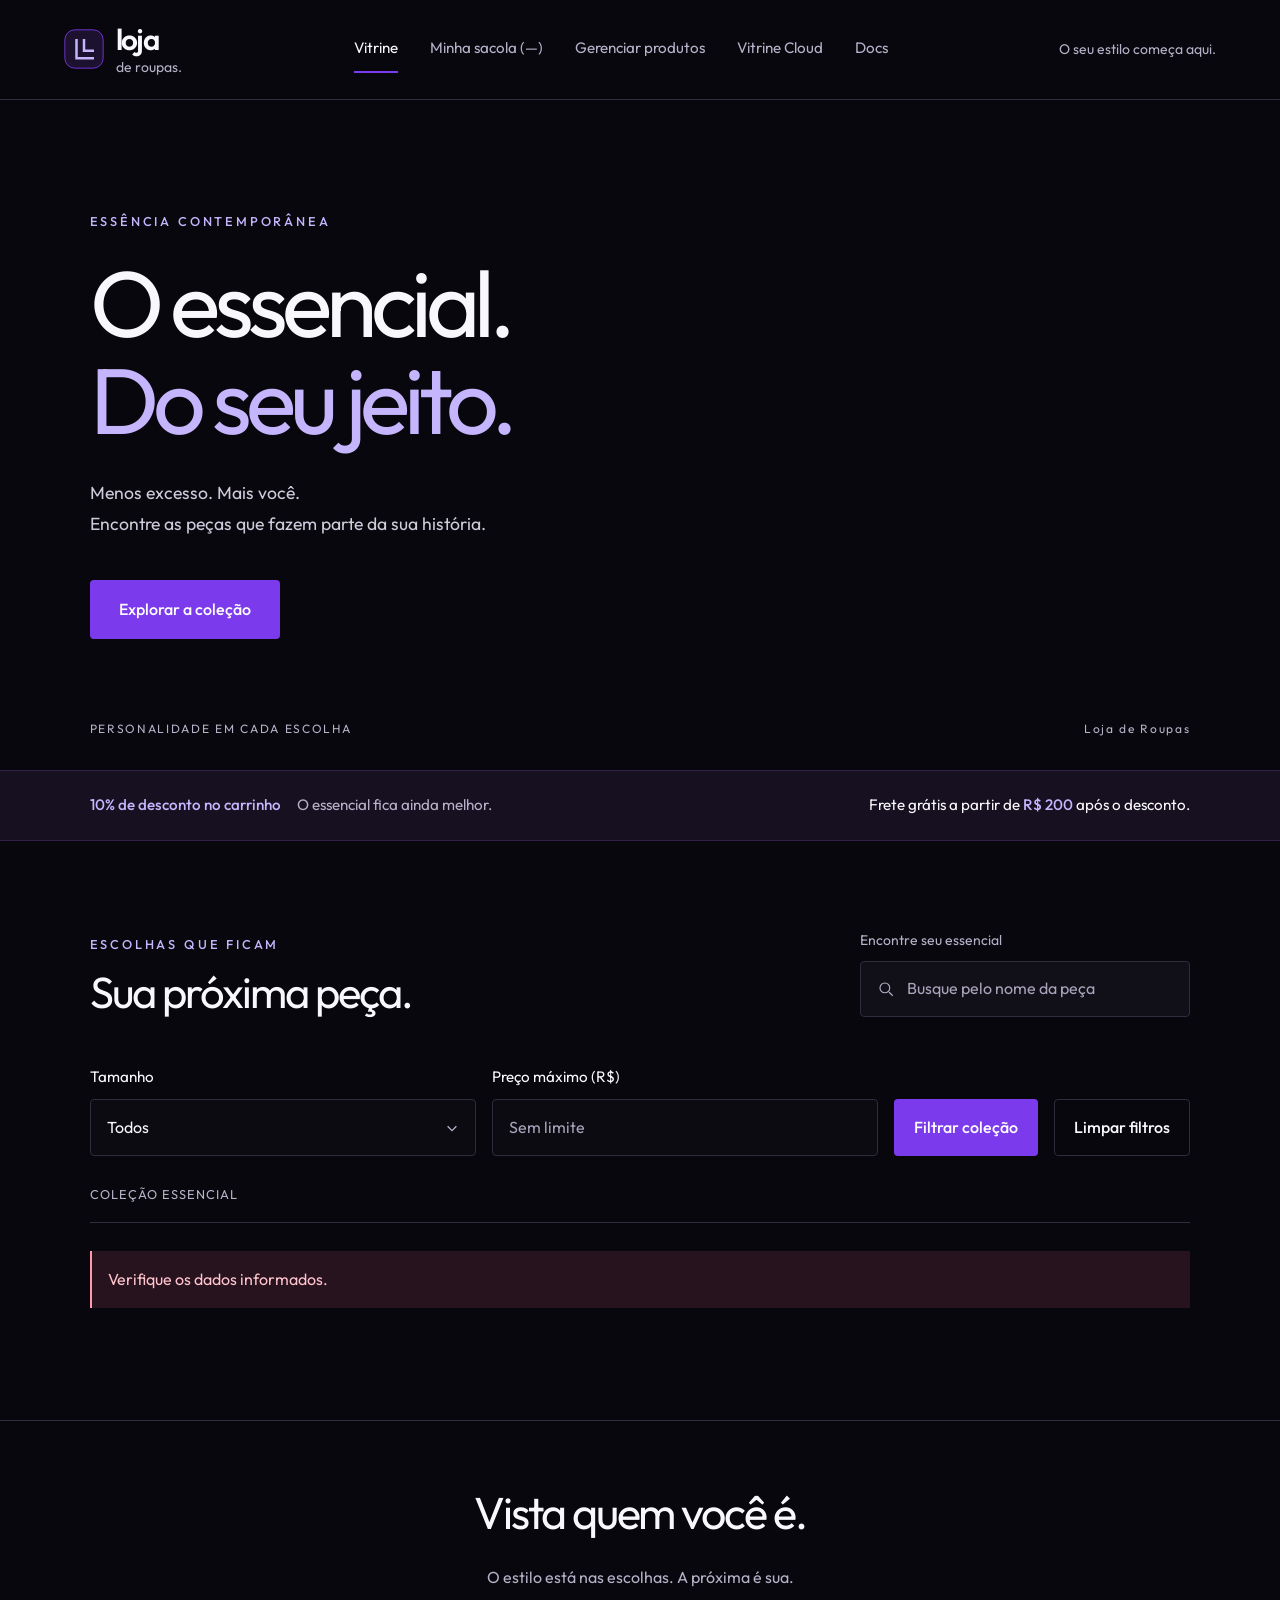
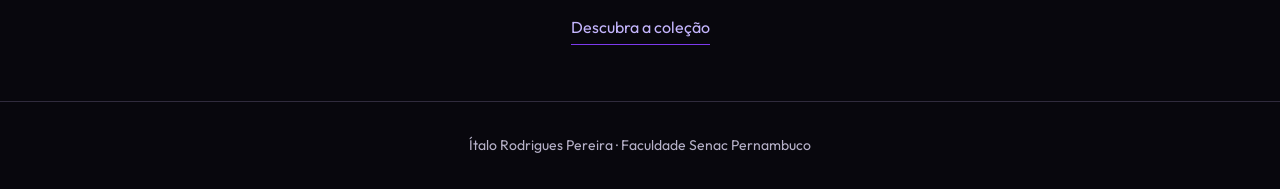
==== commit a0d26039: "Adiciona Docs editavel vitrine Cloud e evidencias reais" ====
--- a/front/index.html
+++ b/front/index.html
@@ -17,7 +17,7 @@
       <img src="img/logo.svg" alt="" width="40" height="40">
       <span>loja<span class="marca-detalhe">de roupas.</span></span>
     </a>
-    <nav aria-label="Principal"><a href="index.html" aria-current="page">Vitrine</a><a href="carrinho.html">Minha sacola (<span data-contador>…</span>)</a><a href="gerenciamento.html">Gerenciar produtos</a></nav>
+    <nav aria-label="Principal"><a href="index.html" aria-current="page">Vitrine</a><a href="carrinho.html">Minha sacola (<span data-contador>…</span>)</a><a href="gerenciamento.html">Gerenciar produtos</a><a href="cloud.html">Vitrine Cloud</a><a href="docs.html">Docs</a></nav>
     <span class="cabecalho-nota">O seu estilo começa aqui.</span>
   </header>
   <main id="conteudo">
--- a/front/estilo.css
+++ b/front/estilo.css
@@ -216,4 +216,40 @@
   .item-sacola > img { width: 52px; height: 72px; }
   .resumo-sacola { padding: 1.25rem; }
   .dialogo { padding: 1.5rem; }
-}+}
+.docs { max-width: 1180px; }
+.docs .introducao { max-width: 760px; font-size: 1.25rem; }
+.docs > p, .docs section > p, .docs li { color: var(--texto-suave, #B6B1C8); line-height: 1.7; overflow-wrap: anywhere; }
+.docs h2 { margin-top: 2rem; }
+.docs-ferramentas, .docs-abas { display: flex; align-items: center; flex-wrap: wrap; gap: .75rem; margin: 1.5rem 0; }
+.docs-ferramentas input[type=file] { max-width: 260px; }
+.docs-abas button[aria-pressed=true] { background: #4C1D95; border-color: #C4B5FD; color: #F8F8FC; }
+.questao-docs { padding: 1.5rem; margin: 1.25rem 0; border: 1px solid #30283e; border-radius: 12px; background: #111018; }
+.questao-docs h3 { line-height: 1.45; margin-bottom: 1.25rem; }
+.questao-docs label { display: block; margin: 1rem 0 .4rem; }
+.questao-docs textarea { display: block; width: 100%; resize: vertical; background: #08070D; border: 1px solid #45365c; border-radius: 6px; color: #F8F8FC; padding: .8rem; font: inherit; }
+.questao-docs textarea:focus { outline: 2px solid #C4B5FD; outline-offset: 2px; }
+.questao-docs details { margin-top: 1.25rem; padding-top: 1rem; border-top: 1px solid #30283e; }
+.questao-docs summary { color: #C4B5FD; cursor: pointer; }
+.questao-docs details p { line-height: 1.65; }
+.questao-docs small { color: #B6B1C8; }
+.arquitetura { display: grid; gap: .75rem; text-align: center; margin: 2rem 0; }
+.arquitetura-no { padding: 1.2rem; border: 1px solid #7C3AED; border-radius: 10px; background: #111018; line-height: 1.6; }
+.arquitetura-no small { color: #C4B5FD; }
+.arquitetura-trilhas { display: grid; grid-template-columns: repeat(3, minmax(0, 1fr)); gap: .75rem; }
+.arquitetura-no.planejado { border-style: dashed; border-color: #B6B1C8; }
+.docs .nota { font-size: .9rem; }
+@media (max-width: 700px) {
+  .arquitetura-trilhas { grid-template-columns: 1fr; }
+  .questao-docs { padding: 1rem; }
+  .docs-abas { gap: .5rem; }
+  .docs-abas button { flex: 1 1 130px; }
+}
+.simulador-cloud { margin-top: 3rem; padding: 2rem; border: 1px solid var(--borda); border-radius: 10px; background: var(--painel); }
+.simulador-cloud form { max-width: 650px; margin-top: 1.5rem; }
+.simulador-cloud label { margin-top: 1rem; }
+.simulador-cloud .resumo-financeiro { max-width: 650px; display: grid; grid-template-columns: 1fr auto; gap: .75rem; }
+.simulador-cloud dd { margin: 0; }
+#estado-pedido-cloud { overflow-wrap: anywhere; }
+.cabecalho nav { flex-wrap: wrap; justify-content: center; }
+@media (max-width: 700px) { .simulador-cloud { padding: 1rem; } }
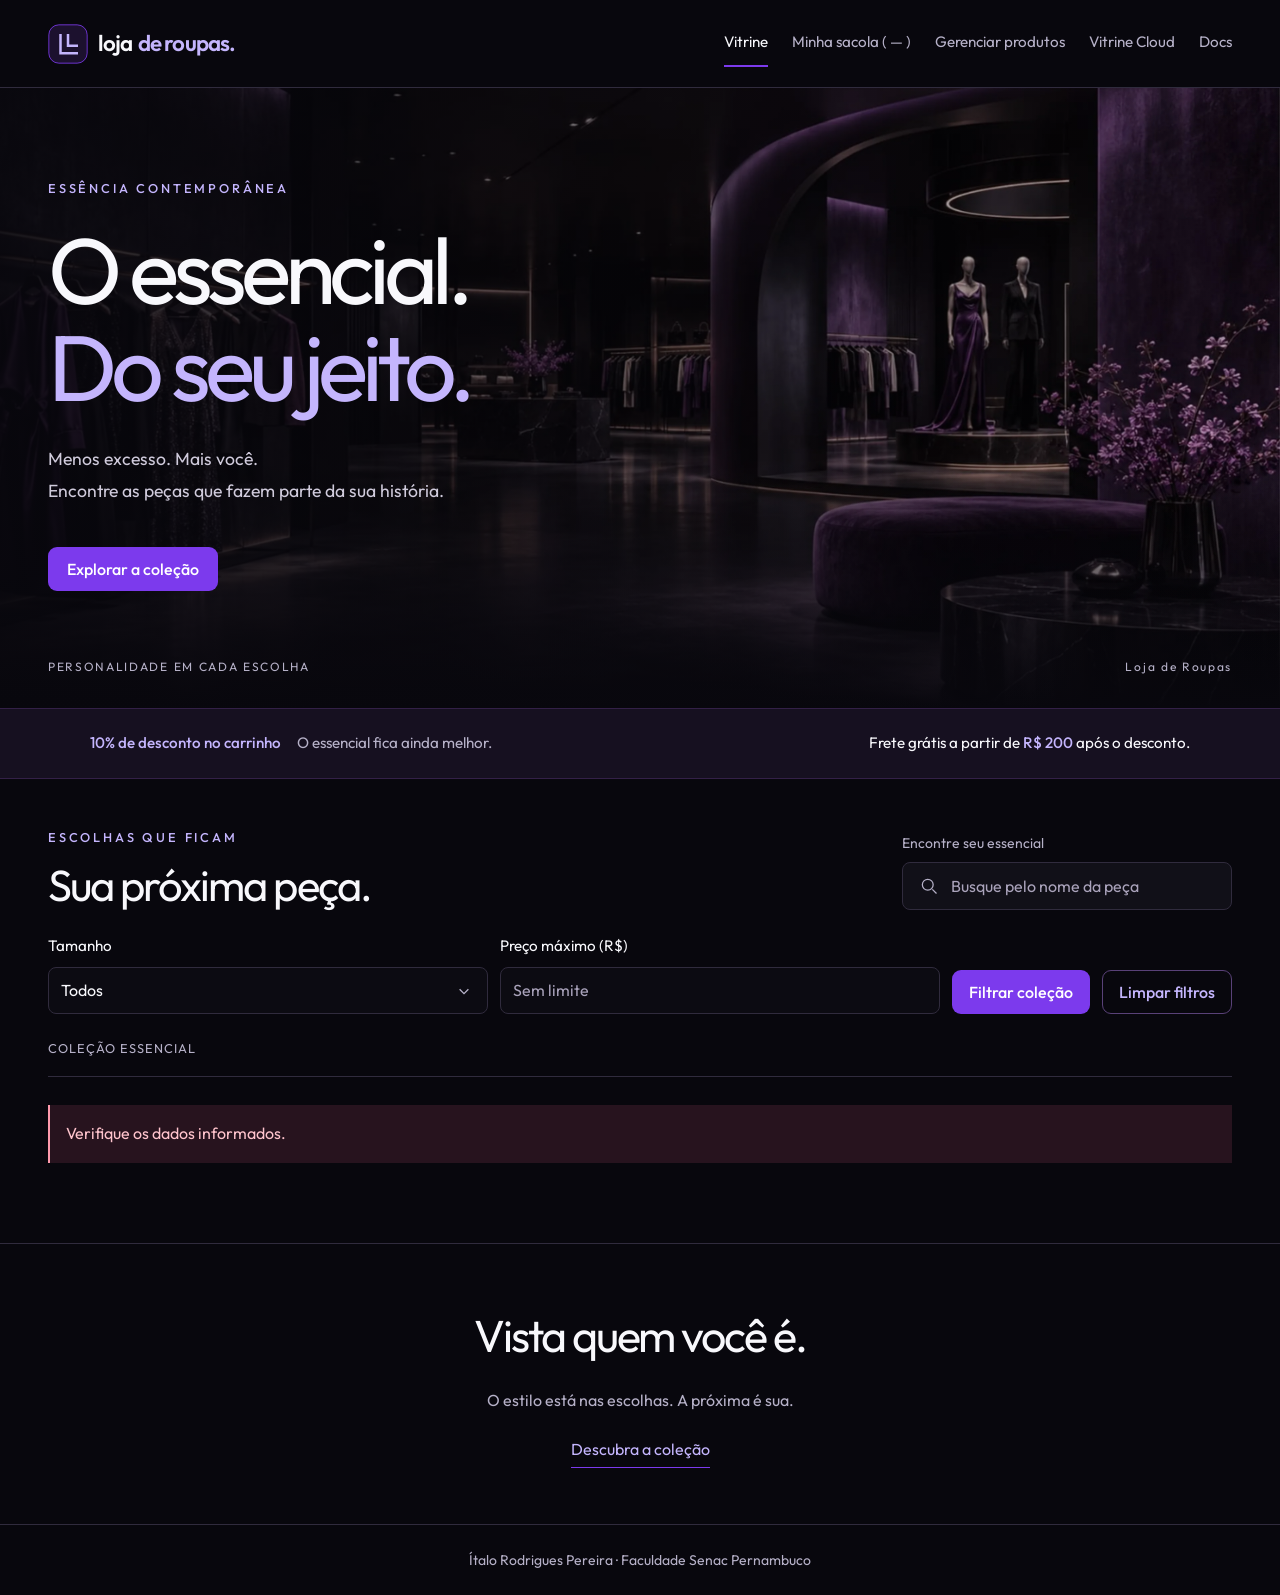
==== commit 9e1e53f4: "Refina interface responsiva e corrige codificacao dos produtos" ====
--- a/front/index.html
+++ b/front/index.html
@@ -13,12 +13,12 @@
 <body>
   <a class="pular" href="#conteudo">Pular para o conteúdo</a>
   <header class="cabecalho">
-    <a class="marca" href="index.html" aria-label="Loja de Roupas · início">
-      <img src="img/logo.svg" alt="" width="40" height="40">
-      <span>loja<span class="marca-detalhe">de roupas.</span></span>
-    </a>
-    <nav aria-label="Principal"><a href="index.html" aria-current="page">Vitrine</a><a href="carrinho.html">Minha sacola (<span data-contador>…</span>)</a><a href="gerenciamento.html">Gerenciar produtos</a><a href="cloud.html">Vitrine Cloud</a><a href="docs.html">Docs</a></nav>
-    <span class="cabecalho-nota">O seu estilo começa aqui.</span>
+    <a class="marca" href="index.html" aria-label="Loja de Roupas · início"><img src="img/logo.svg" alt="" width="40" height="40"><span>loja <span class="marca-detalhe">de roupas.</span></span></a>
+    <div class="cabecalho-acoes">
+      <a class="sacola-compacta" href="carrinho.html"><svg width="22" height="24" viewBox="0 0 24 26" fill="none" stroke="currentColor" stroke-width="1.7" aria-hidden="true"><path d="M4 8h16l2 15H2L4 8Z"/><path d="M8 10V6a4 4 0 0 1 8 0v4"/></svg><span class="sr-only">Minha sacola: </span><span data-contador>…</span></a>
+      <button class="menu-alternar" type="button" aria-expanded="false" aria-controls="navegacao-principal" aria-label="Abrir menu"><svg width="24" height="24" viewBox="0 0 24 24" stroke="currentColor" stroke-width="2" aria-hidden="true"><path d="M3 7h18M3 12h18M3 17h18"/></svg></button>
+    </div>
+    <nav id="navegacao-principal" aria-label="Principal"><a href="index.html" aria-current="page">Vitrine</a><a href="carrinho.html">Minha sacola (<span data-contador>…</span>)</a><a href="gerenciamento.html">Gerenciar produtos</a><a href="cloud.html">Vitrine Cloud</a><a href="docs.html">Docs</a></nav>
   </header>
   <main id="conteudo">
     <section class="hero" aria-labelledby="titulo-principal">
--- a/front/estilo.css
+++ b/front/estilo.css
@@ -15,7 +15,7 @@
   --texto: #f8f8fc;
   --cinza: #b6b1c8;
   --borda: #302b3d;
-  --foto-boutique: none;
+  --foto-boutique: url("img/boutique.webp");
 }
 
 * { box-sizing: border-box; }
@@ -253,3 +253,109 @@
 #estado-pedido-cloud { overflow-wrap: anywhere; }
 .cabecalho nav { flex-wrap: wrap; justify-content: center; }
 @media (max-width: 700px) { .simulador-cloud { padding: 1rem; } }
+
+/* Escala compartilhada: conteúdo centralizado e controles confortáveis. */
+:root { --margem: clamp(16px, 4vw, 48px); }
+body { width: 100%; }
+main, section, form, fieldset, .campo, .hero-conteudo, .resumo-sacola { min-width: 0; }
+p, h1, h2, h3, label, summary, figcaption { overflow-wrap: break-word; }
+button, .botao { min-height: 44px; padding: 10px 18px; border-radius: 9px; line-height: 1.4; text-align: center; }
+button:hover, .botao:hover { transform: none; }
+button:active, .botao:active { filter: brightness(.9); }
+.botao-secundario { background: transparent; color: var(--roxo-claro); border-color: #594178; }
+.botao-perigo { background: transparent; border-color: #805061; color: #ffc4cd; }
+input, select, textarea { min-height: 46px; border-radius: 8px; font: inherit; max-width: 100%; }
+input, select { padding: 10px 12px; }
+label { margin-bottom: 8px; }
+.cabecalho { display: grid; grid-template-columns: auto 1fr; min-height: 88px; gap: 32px; width: 100%; padding: 20px max(var(--margem), calc((100% - 1344px) / 2)); }
+.marca { flex-shrink: 0; white-space: nowrap; font-size: 1.4rem; letter-spacing: -.04em; gap: 10px; }
+.marca > span { display: flex; align-items: baseline; gap: .25em; }
+.marca-detalhe { display: inline; padding: 0; font: inherit; color: var(--roxo-claro); letter-spacing: inherit; }
+.marca img { width: 40px; height: 40px; flex-shrink: 0; }
+.cabecalho #navegacao-principal { width: auto; flex-wrap: nowrap; gap: 24px; justify-content: flex-end; }
+#navegacao-principal a { display: flex; align-items: center; min-height: 44px; gap: 3px; white-space: nowrap; }
+.cabecalho-acoes { display: none; }
+.hero { min-height: 620px; padding: 72px max(var(--margem), calc((100% - 1248px) / 2)) 112px; }
+.hero-rodape { left: max(var(--margem), calc((100% - 1248px) / 2)); right: max(var(--margem), calc((100% - 1248px) / 2)); }
+.pagina-interna, .colecao { width: 100%; max-width: 1344px; padding: 48px var(--margem) 64px; margin-inline: auto; }
+.docs { max-width: 1180px; }
+.cadastro-conteudo { width: 100%; padding-inline: var(--margem); }
+.colecao-cabecalho { margin-bottom: 24px; gap: 24px; }
+.filtros { display: grid; grid-template-columns: minmax(0, 1fr) minmax(0, 1fr) auto auto; align-items: end; gap: 12px; margin-bottom: 24px; }
+.filtros > div { min-width: 0; }
+.filtros button { padding: 10px 16px; }
+.busca-controle { border-radius: 8px; }
+.busca-controle svg { flex-shrink: 0; }
+.produto-informacao { padding: 24px; }
+.produto-informacao > button { margin-top: 16px; width: 100%; }
+.produto-acoes { gap: 10px; margin-top: 24px; }
+.produto-acoes button { padding: 10px 16px; }
+.formulario, .formulario fieldset { gap: 16px; }
+.painel-cadastro { padding: 24px; }
+.barra-gerenciamento { flex-wrap: wrap; gap: 12px; margin: 24px 0; }
+.barra-gerenciamento > div { flex: 1 1 280px; }
+.dialogo-acoes { gap: 12px; margin-top: 16px; }
+.dialogo button { margin-top: 16px; }
+.dialogo-acoes button { margin-top: 0; }
+.dialogo label { margin-top: 16px; }
+.acoes-tabela { gap: 8px; }
+.acoes-tabela button, .acoes-tabela a { display: inline-flex; align-items: center; justify-content: center; min-height: 44px; }
+.controle-quantidade { gap: 8px; flex-wrap: wrap; }
+.controle-quantidade button { min-width: 44px; }
+.item-sacola > img { flex-shrink: 0; }
+.resumo-sacola dl > div { gap: 12px; }
+.resumo-sacola dt { min-width: 0; }
+.docs figure { margin: 24px 0; }
+.docs figure img { height: auto; }
+.docs-ferramentas, .docs-abas { gap: 12px; }
+.docs-ferramentas > * { min-width: 0; max-width: 100%; }
+.docs-ferramentas label { margin: 0; cursor: pointer; }
+.docs-abas button { background: transparent; border-color: #594178; color: var(--roxo-claro); }
+.docs-abas button[aria-pressed=true] { background: var(--roxo-escuro); }
+.questao-docs { margin: 24px 0; }
+.questao-docs summary, .informacoes-tecnicas summary { min-height: 44px; padding-block: 8px; }
+.arquitetura-no { min-width: 0; overflow-wrap: anywhere; }
+.tabela-responsiva { max-width: 100%; }
+.simulador-cloud .resumo-financeiro { grid-template-columns: minmax(0, 1fr) auto; }
+footer { padding: 24px var(--margem); text-align: center; }
+@media (max-width: 1099px) {
+  .cabecalho { grid-template-columns: minmax(0, 1fr) auto; gap: 0 8px; min-height: 80px; padding: 16px var(--margem); }
+  .cabecalho-acoes { display: flex; align-items: center; gap: 8px; }
+  .menu-alternar, .sacola-compacta { display: inline-flex; align-items: center; justify-content: center; min-width: 44px; min-height: 44px; padding: 8px; color: var(--roxo-claro); background: transparent; }
+  .sacola-compacta { gap: 4px; }
+  .menu-alternar:hover { background: var(--painel); }
+  .cabecalho #navegacao-principal { display: none; grid-column: 1 / -1; width: 100%; margin-top: 16px; padding-top: 12px; border-top: 1px solid var(--borda); }
+  .cabecalho.menu-aberto #navegacao-principal { display: flex; flex-direction: column; align-items: stretch; gap: 4px; }
+  #navegacao-principal a { padding: 12px 4px; border: 0; font-size: 1rem; white-space: normal; }
+  #navegacao-principal a::after { content: '›'; margin-left: auto; color: var(--roxo-claro); }
+  #navegacao-principal a[aria-current=page] { color: var(--roxo-claro); }
+  .filtros { grid-template-columns: repeat(2, minmax(0, 1fr)); }
+}
+@media (min-width: 701px) and (max-width: 1000px) { .grade { grid-template-columns: repeat(2, minmax(0, 1fr)); } }
+@media (max-width: 700px) {
+  .hero { min-height: 560px; padding-top: 56px; padding-bottom: 96px; }
+  .hero-conteudo { width: 100%; }
+  h1 { font-size: clamp(2.5rem, 10.5vw, 4rem); }
+  .pagina-interna h1 { font-size: clamp(2.3rem, 9.4vw, 3.6rem); }
+  .pagina-interna, .colecao { padding-top: 32px; padding-bottom: 48px; }
+  .faixa-promocao { padding: 24px var(--margem); gap: 8px; }
+  .colecao-cabecalho { gap: 24px; }
+  .painel-cadastro { padding: 16px; }
+  .produto-informacao { padding: 20px; }
+  .simulador-cloud { margin-top: 32px; padding: 16px; }
+  .docs .introducao { font-size: 1.1rem; }
+  .docs-ferramentas { align-items: stretch; }
+  .docs-ferramentas button, .docs-ferramentas label { flex: 1 1 130px; }
+  .docs-ferramentas input[type=file] { max-width: 100%; width: 100%; }
+  .questao-docs { padding: 16px; }
+  .resumo-sacola { padding: 16px; }
+  .layout-sacola { gap: 24px; }
+  .dialogo { padding: 20px; }
+}
+@media (max-width: 374px) {
+  .marca { font-size: 1.05rem; gap: 6px; }
+  .marca img { width: 32px; height: 32px; }
+  .cabecalho-acoes { gap: 0; }
+  .filtros { grid-template-columns: 1fr; }
+  .item-sacola { flex-direction: column; }
+}
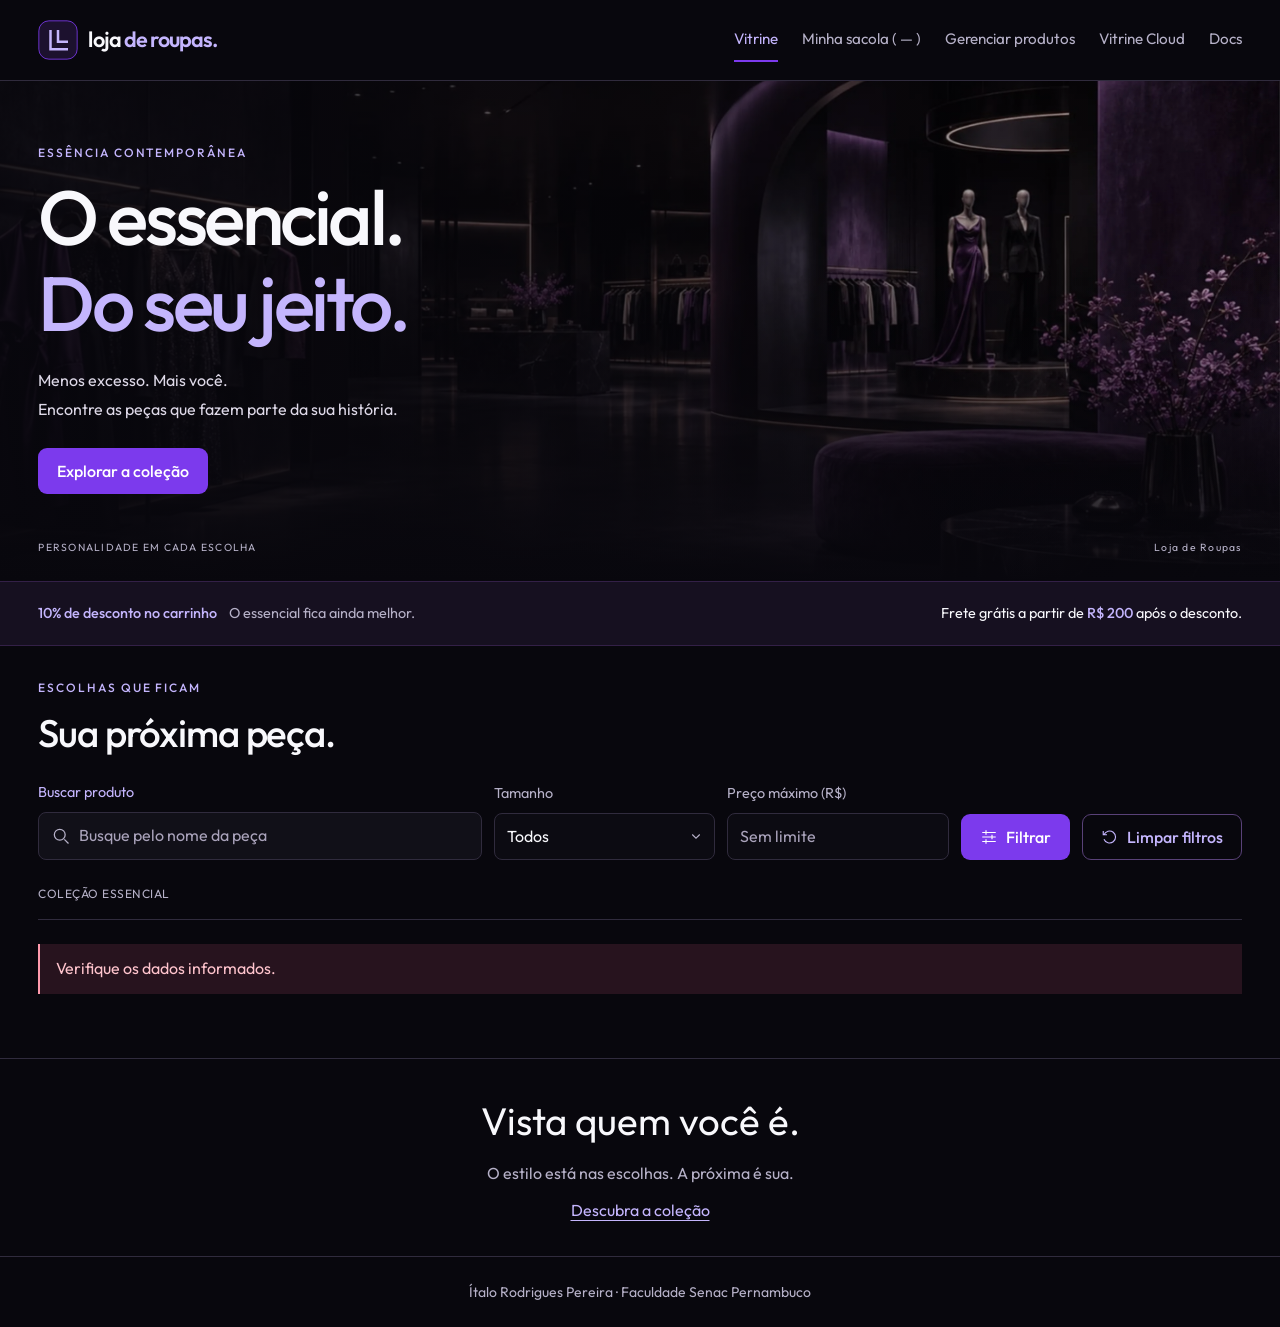
==== commit ad6d62d7: "Conclui docs e acabamento responsivo da loja" ====
--- a/front/index.html
+++ b/front/index.html
@@ -8,17 +8,17 @@
   <title>Loja de Roupas · O essencial, do seu jeito</title>
   <link rel="icon" href="img/logo.svg" type="image/svg+xml">
   <link rel="preload" href="fonts/outfit-variable.ttf" as="font" type="font/ttf" crossorigin>
-  <link rel="stylesheet" href="estilo.css">
+  <link rel="stylesheet" href="estilo.css?v=9b328740953c">
 </head>
 <body>
   <a class="pular" href="#conteudo">Pular para o conteúdo</a>
   <header class="cabecalho">
     <a class="marca" href="index.html" aria-label="Loja de Roupas · início"><img src="img/logo.svg" alt="" width="40" height="40"><span>loja <span class="marca-detalhe">de roupas.</span></span></a>
-    <div class="cabecalho-acoes">
+    <div class="cabecalho-acoes" hidden>
       <a class="sacola-compacta" href="carrinho.html"><svg width="22" height="24" viewBox="0 0 24 26" fill="none" stroke="currentColor" stroke-width="1.7" aria-hidden="true"><path d="M4 8h16l2 15H2L4 8Z"/><path d="M8 10V6a4 4 0 0 1 8 0v4"/></svg><span class="sr-only">Minha sacola: </span><span data-contador>…</span></a>
       <button class="menu-alternar" type="button" aria-expanded="false" aria-controls="navegacao-principal" aria-label="Abrir menu"><svg width="24" height="24" viewBox="0 0 24 24" stroke="currentColor" stroke-width="2" aria-hidden="true"><path d="M3 7h18M3 12h18M3 17h18"/></svg></button>
     </div>
-    <nav id="navegacao-principal" aria-label="Principal"><a href="index.html" aria-current="page">Vitrine</a><a href="carrinho.html">Minha sacola (<span data-contador>…</span>)</a><a href="gerenciamento.html">Gerenciar produtos</a><a href="cloud.html">Vitrine Cloud</a><a href="docs.html">Docs</a></nav>
+    <nav id="navegacao-principal" aria-label="Principal" hidden><a href="index.html" aria-current="page">Vitrine</a><a href="carrinho.html">Minha sacola (<span data-contador>…</span>)</a><a href="gerenciamento.html">Gerenciar produtos</a><a href="cloud.html">Vitrine Cloud</a><a href="docs.html">Docs</a></nav>
   </header>
   <main id="conteudo">
     <section class="hero" aria-labelledby="titulo-principal">
@@ -37,18 +37,20 @@
     <section class="colecao" id="colecao" aria-labelledby="titulo-produtos">
       <div class="colecao-cabecalho">
         <div><p class="sobretitulo">ESCOLHAS QUE FICAM</p><h2 id="titulo-produtos">Sua próxima peça.</h2></div>
+
+      </div>
+      <form id="filtros" class="filtros">
         <div class="campo-busca">
-          <label for="busca">Encontre seu essencial</label>
+          <label for="busca">Buscar produto</label>
           <div class="busca-controle">
             <svg width="20" height="20" viewBox="0 0 24 24" fill="none" stroke="currentColor" stroke-width="1.5" aria-hidden="true"><circle cx="10.5" cy="10.5" r="6.5"/><path d="m16 16 5 5"/></svg>
             <input id="busca" type="search" placeholder="Busque pelo nome da peça" autocomplete="off">
           </div>
         </div>
-      </div>
-      <form id="filtros" class="filtros">
         <div><label for="filtro-tamanho">Tamanho</label><select id="filtro-tamanho" name="tamanho"><option value="">Todos</option><option>PP</option><option>P</option><option>M</option><option>G</option><option>GG</option></select></div>
         <div><label for="filtro-preco">Preço máximo (R$)</label><input id="filtro-preco" name="preco_max" type="number" min="0" step="0.01" placeholder="Sem limite"></div>
-        <button type="submit">Filtrar coleção</button><button id="limpar-filtros" class="botao-secundario" type="button">Limpar filtros</button>
+        <button type="submit"><svg width="18" height="18" viewBox="0 0 24 24" fill="none" stroke="currentColor" stroke-width="1.5" aria-hidden="true"><path d="M3 6h18M3 12h18M3 18h18M8 3v6M16 9v6M8 15v6"/></svg>Filtrar</button>
+        <button id="limpar-filtros" class="botao-secundario" type="button"><svg width="18" height="18" viewBox="0 0 24 24" fill="none" stroke="currentColor" stroke-width="1.5" aria-hidden="true"><path d="M3 4v5h5M4 9a8 8 0 1 1 0 6"/></svg>Limpar filtros</button>
       </form>
       <p id="estado-acao" class="mensagem" role="status"></p>
       <div class="colecao-informacao"><span>COLEÇÃO ESSENCIAL</span><span id="quantidade"></span></div>
@@ -58,8 +60,8 @@
     <aside class="assinatura"><span>Vista quem você é.</span><p>O estilo está nas escolhas. A próxima é sua.</p><a href="#colecao">Descubra a coleção</a></aside>
   </main>
   <footer><span>Ítalo Rodrigues Pereira · Faculdade Senac Pernambuco</span></footer>
-  <script src="config.js"></script>
-  <script src="comum.js"></script>
-  <script src="app.js"></script>
+  <script src="config.js?v=b6a184c7e11d"></script>
+  <script src="comum.js?v=a46b524a19ff"></script>
+  <script src="app.js?v=7df325379021"></script>
 </body>
 </html>
--- a/front/estilo.css
+++ b/front/estilo.css
@@ -15,347 +15,254 @@
   --texto: #f8f8fc;
   --cinza: #b6b1c8;
   --borda: #302b3d;
-  --foto-boutique: url("img/boutique.webp");
+  --margem: clamp(16px, 3vw, 40px);
+  --largura: 1440px;
 }
 
 * { box-sizing: border-box; }
-html { scroll-behavior: smooth; scroll-padding-top: 2rem; }
-body { margin: 0; background: var(--fundo); color: var(--texto); font: 1rem/1.6 Outfit, sans-serif; }
+html { scroll-behavior: smooth; scroll-padding-top: 24px; }
+body { display: flex; flex-direction: column; min-height: 100svh; margin: 0; background: var(--fundo); color: var(--texto); font: 1rem/1.6 Outfit, sans-serif; }
+body > main { flex: 1; }
+body > header, body > footer { flex-shrink: 0; }
+[hidden] { display: none !important; }
+main, section, aside, form, fieldset, nav, .campo { min-width: 0; }
 a { color: inherit; text-decoration: none; }
-button, input, select { font: inherit; }
-button, .botao { cursor: pointer; }
-img { max-width: 100%; }
-[hidden] { display: none !important; }
-:focus-visible { outline: 2px solid var(--roxo-claro); outline-offset: 5px; }
-.pular { position: absolute; left: 1rem; top: -8rem; z-index: 5; padding: 1rem; background: var(--roxo-escuro); }
-.pular:focus { top: 1rem; }
-.cabecalho { min-height: 100px; padding: 1.25rem 5%; display: flex; align-items: center; justify-content: space-between; gap: 2rem; border-bottom: 1px solid var(--borda); }
-.marca { display: flex; align-items: center; gap: 0.75rem; line-height: 1; font-size: 1.85rem; font-weight: 600; letter-spacing: -0.06em; }
-.marca-detalhe { display: block; padding-top: 0.3rem; color: var(--cinza); font-size: 0.875rem; font-weight: 400; letter-spacing: 0; }
-nav { display: flex; gap: 2rem; align-items: center; }
-nav a { padding: 0.65rem 0; color: var(--cinza); font-size: 0.95rem; border-bottom: 2px solid transparent; }
-nav a:hover, nav a[aria-current="page"] { color: var(--texto); border-color: var(--roxo); }
-.cabecalho-nota { color: var(--cinza); font-size: 0.875rem; }
-.hero { min-height: 670px; position: relative; display: flex; align-items: center; padding: 5rem 7% 7rem; background: linear-gradient(90deg, rgba(8,7,13,.94), rgba(8,7,13,.52) 48%, rgba(8,7,13,.15)), linear-gradient(0deg, #08070d, transparent 40%), var(--foto-boutique) center/cover; }
-.hero-conteudo { max-width: 720px; }
-.sobretitulo { color: var(--roxo-claro); font-size: 0.8rem; font-weight: 500; letter-spacing: 0.22em; }
-h1 { margin: 1.4rem 0; font-size: clamp(3.5rem, 7.3vw, 7rem); font-weight: 400; line-height: 1.04; letter-spacing: -0.065em; }
+img, svg { max-width: 100%; }
+img { height: auto; }
+p, h1, h2, h3, label, summary, figcaption { overflow-wrap: break-word; }
+p { margin: 0 0 16px; }
+h1, h2, h3 { font-weight: 500; }
+h1 { margin: 12px 0 20px; font-size: clamp(2.5rem, 4vw, 3.5rem); line-height: 1.12; letter-spacing: -.045em; }
 h1 span { color: var(--roxo-claro); }
-.hero-texto { margin: 1.75rem 0 2.5rem; color: #d0cbdc; font-size: 1.1rem; line-height: 1.8; }
-.botao, button { display: inline-block; padding: 1rem 1.75rem; border: 1px solid transparent; border-radius: 4px; background: var(--roxo); color: #fff; font-weight: 500; transition: background .2s, transform .2s; }
-.botao:hover, button:hover { background: #6d28d9; transform: translateY(-2px); }
-.hero-rodape { position: absolute; bottom: 2rem; left: 7%; right: 7%; display: flex; justify-content: space-between; color: var(--cinza); font-size: 0.75rem; letter-spacing: 0.14em; }
-.faixa-promocao { padding: 1.4rem 7%; display: flex; justify-content: space-between; align-items: center; gap: 2rem; border-top: 1px solid #332047; border-bottom: 1px solid #332047; background: #161020; font-size: 0.95rem; }
+h2 { margin: 0 0 16px; font-size: clamp(1.6rem, 3vw, 2.4rem); line-height: 1.25; letter-spacing: -.03em; }
+h3 { margin: 0 0 12px; line-height: 1.4; }
+button, input, select, textarea { font: inherit; }
+button, .botao { display: inline-flex; align-items: center; justify-content: center; gap: 8px; min-height: 46px; max-width: 100%; padding: 10px 18px; border: 1px solid transparent; border-radius: 9px; background: var(--roxo); color: #fff; line-height: 1.4; font-weight: 500; text-align: center; cursor: pointer; transition: background .15s, border-color .15s; }
+button:hover, .botao:hover { background: #6d28d9; }
+button:active, .botao:active { filter: brightness(.9); }
+button:disabled { opacity: .6; cursor: not-allowed; }
+button > svg { flex-shrink: 0; }
+.botao-secundario { border-color: #594178; background: transparent; color: var(--roxo-claro); }
+.botao-secundario:hover { background: #21172f; border-color: var(--roxo-claro); }
+.botao-perigo { border-color: #805061; background: transparent; color: #ffc4cd; }
+.botao-perigo:hover { background: #351826; }
+:focus-visible { outline: 2px solid var(--roxo-claro); outline-offset: 3px; }
+.pular { position: absolute; left: 16px; top: -100px; z-index: 5; padding: 12px; background: var(--roxo-escuro); }
+.pular:focus { top: 12px; }
+.sr-only { position: absolute; width: 1px; height: 1px; padding: 0; margin: -1px; overflow: hidden; clip-path: inset(50%); white-space: nowrap; border: 0; }
+
+/* Uma navegação, horizontal no desktop e recolhível nas telas menores. */
+.cabecalho { display: grid; grid-template-columns: auto minmax(0, 1fr); align-items: center; gap: 24px; padding: 18px max(var(--margem), calc((100% - var(--largura)) / 2 + var(--margem))); border-bottom: 1px solid var(--borda); }
+.marca { display: inline-flex; align-items: center; gap: 10px; width: max-content; max-width: 100%; color: var(--texto); font-size: 1.35rem; font-weight: 600; letter-spacing: -.04em; white-space: nowrap; line-height: 1.2; }
+.marca img { width: 40px; height: 40px; flex-shrink: 0; }
+.marca-detalhe { color: var(--roxo-claro); }
+.cabecalho-acoes { display: flex; align-items: center; justify-content: flex-end; gap: 8px; }
+.menu-alternar, .sacola-compacta { display: inline-flex; align-items: center; justify-content: center; gap: 4px; min-width: 44px; min-height: 44px; padding: 8px; color: var(--roxo-claro); background: transparent; border: 0; }
+.menu-alternar:hover { background: var(--painel); }
+#navegacao-principal { display: flex; align-items: center; justify-content: flex-end; gap: 24px; }
+#navegacao-principal a { display: inline-flex; align-items: center; gap: 3px; min-height: 44px; padding: 8px 0; border-bottom: 2px solid transparent; color: var(--cinza); font-size: .95rem; white-space: nowrap; }
+#navegacao-principal a:hover, #navegacao-principal a[aria-current=page] { color: var(--roxo-claro); border-color: var(--roxo); }
+
+.pagina-interna, .colecao, .cadastro-conteudo { width: 100%; max-width: var(--largura); margin-inline: auto; padding: 32px var(--margem) 48px; }
+.sobretitulo { color: var(--roxo-claro); font-size: .75rem; font-weight: 500; letter-spacing: .16em; margin-bottom: 12px; }
+.introducao { color: var(--cinza); font-size: 1.1rem; }
+.hero { display: grid; grid-template-rows: 1fr auto; gap: 32px; min-height: 500px; padding: 48px max(var(--margem), calc((100% - var(--largura)) / 2 + var(--margem))) 24px; background: linear-gradient(90deg, rgba(8,7,13,.92), rgba(8,7,13,.55) 55%, rgba(8,7,13,.12)), linear-gradient(0deg, #08070d, transparent 65%), url("img/boutique.webp") center / cover; }
+.hero-conteudo { align-self: center; max-width: 720px; }
+.hero h1 { font-size: clamp(2.8rem, 6vw, 5.5rem); }
+.hero-texto { margin: 20px 0 24px; color: #ded9e8; line-height: 1.8; }
+.hero-rodape { display: flex; justify-content: space-between; gap: 16px; color: var(--cinza); font-size: .65rem; letter-spacing: .12em; }
+.faixa-promocao { display: flex; align-items: center; justify-content: space-between; gap: 16px; padding: 20px max(var(--margem), calc((100% - var(--largura)) / 2 + var(--margem))); border-block: 1px solid #332047; background: #161020; font-size: .9rem; }
 .faixa-promocao p { margin: 0; }
-.faixa-promocao p > span { margin-left: 1rem; color: var(--cinza); }
+.faixa-promocao p > span { margin-left: 12px; color: var(--cinza); }
 .faixa-promocao strong { color: var(--roxo-claro); font-weight: 500; }
-.colecao { max-width: 1440px; margin: 0 auto; padding: 5.5rem 7% 6rem; }
-.colecao-cabecalho { display: flex; justify-content: space-between; align-items: end; gap: 2rem; margin-bottom: 3rem; }
-.colecao-cabecalho .sobretitulo { margin-top: 0; }
-h2 { margin: .6rem 0 0; font-size: clamp(2rem, 3.4vw, 3.3rem); font-weight: 400; line-height: 1.15; letter-spacing: -0.045em; }
-.campo-busca { width: 330px; max-width: 100%; }
-label { display: block; margin-bottom: .6rem; color: var(--texto); font-size: 0.95rem; }
-.campo-busca label { color: var(--cinza); font-size: .875rem; }
-.busca-controle { display: flex; align-items: center; gap: .75rem; padding-left: 1rem; border: 1px solid var(--borda); border-radius: 4px; background: var(--painel); color: var(--cinza); }
-.busca-controle input { width: 100%; padding-left: 0; border: 0; background: transparent; }
-input, select { width: 100%; min-width: 0; padding: .9rem 1rem; border: 1px solid var(--borda); border-radius: 4px; background: #0c0b12; color: var(--texto); }
-input::placeholder { color: #aaa3bb; opacity: 1; }
-input:focus, select:focus { border-color: var(--roxo-claro); }
-select { appearance: none; padding-right: 2.8rem; background-image: url("img/chevron.svg"); background-repeat: no-repeat; background-position: right 1rem center; background-size: 14px; }
-.colecao-informacao { display: flex; justify-content: space-between; padding-bottom: 1.1rem; margin-bottom: 1.75rem; border-bottom: 1px solid var(--borda); color: var(--cinza); font-size: .8rem; letter-spacing: .08em; }
-.grade { display: grid; grid-template-columns: repeat(3, minmax(0, 1fr)); gap: 1.5rem; }
-.produto { min-width: 0; overflow: hidden; border: 1px solid var(--borda); border-radius: 6px; background: var(--painel); transition: border-color .2s; }
+.colecao-cabecalho { margin-bottom: 24px; }
+.colecao-cabecalho h2 { margin-bottom: 0; }
+label { display: block; margin-bottom: 8px; color: var(--cinza); font-size: .9rem; }
+input, select, textarea { display: block; width: 100%; min-width: 0; max-width: 100%; min-height: 46px; padding: 10px 12px; border: 1px solid var(--borda); border-radius: 8px; background: #0c0b12; color: var(--texto); }
+input::placeholder, textarea::placeholder { color: #aaa3bb; opacity: 1; }
+input:focus, select:focus, textarea:focus { border-color: var(--roxo-claro); }
+select { appearance: none; padding-right: 36px; background-image: url("img/chevron.svg"); background-repeat: no-repeat; background-position: right 12px center; background-size: 12px; }
+textarea { min-height: 120px; resize: vertical; }
+.campo-busca label { color: var(--roxo-claro); }
+.busca-controle { display: flex; align-items: center; gap: 8px; padding-left: 12px; border: 1px solid var(--borda); border-radius: 8px; background: var(--painel); color: var(--cinza); }
+.busca-controle svg { flex-shrink: 0; }
+.busca-controle input { border: 0; padding-left: 0; background: transparent; }
+.filtros { display: grid; grid-template-columns: minmax(180px, 2fr) repeat(2, minmax(120px, 1fr)) auto auto; align-items: end; gap: 12px; margin-bottom: 24px; }
+.filtros > div { min-width: 0; }
+.colecao-informacao { display: flex; justify-content: space-between; gap: 16px; padding-bottom: 16px; margin-bottom: 24px; border-bottom: 1px solid var(--borda); color: var(--cinza); font-size: .75rem; letter-spacing: .04em; }
+.grade { display: grid; grid-template-columns: repeat(3, minmax(0, 1fr)); gap: 24px; }
+.produto { display: flex; flex-direction: column; min-width: 0; border: 1px solid var(--borda); border-radius: 10px; background: var(--painel); }
 .produto:hover { border-color: #78619e; }
-.produto-visual { display: flex; align-items: center; justify-content: center; min-height: 210px; position: relative; background: radial-gradient(ellipse at 50% 60%, #322045, #1b1426 65%); border-bottom: 1px solid var(--borda); }
-.produto-visual img { width: 112px; height: 112px; opacity: .85; }
-.produto-tipo { position: absolute; top: 1rem; left: 1rem; padding: .25rem .6rem; border: 1px solid #4a3b60; border-radius: 3px; color: var(--roxo-claro); background: #171020; font-size: .75rem; }
-.produto-informacao { padding: 1.5rem; }
-.produto h3 { margin: 0 0 1.3rem; font-size: 1.3rem; font-weight: 400; letter-spacing: -.025em; overflow-wrap: anywhere; }
-.produto-detalhes { display: flex; align-items: center; justify-content: space-between; gap: .75rem; }
-.tamanho { margin: 0; padding: .25rem .65rem; border: 1px solid var(--borda); border-radius: 3px; color: var(--cinza); font-size: .8rem; }
-.preco { margin: 0; font-size: 1.45rem; letter-spacing: -.04em; }
-.preco strong { font-weight: 500; }
+.produto-visual { display: flex; align-items: center; justify-content: center; min-height: 176px; position: relative; border-radius: 9px 9px 0 0; background: radial-gradient(ellipse at 50% 60%, #322045, #1b1426 65%); border-bottom: 1px solid var(--borda); }
+.produto-visual img { width: 104px; height: 104px; opacity: .85; }
+.produto-tipo { position: absolute; top: 12px; left: 12px; padding: 3px 8px; border: 1px solid #4a3b60; border-radius: 4px; color: var(--roxo-claro); background: #171020; font-size: .75rem; }
+.produto-informacao { display: flex; flex-direction: column; gap: 12px; flex: 1; padding: 20px; }
+.produto h3 { margin: 0; font-size: 1.25rem; overflow-wrap: anywhere; }
+.produto-informacao > p { margin: 0; }
+.produto-informacao > button { align-self: stretch; margin-top: auto; }
+.produto-detalhes { display: flex; align-items: center; justify-content: space-between; flex-wrap: wrap; gap: 12px; }
+.tamanho { width: max-content; max-width: 100%; padding: 3px 8px; border: 1px solid var(--borda); border-radius: 4px; color: var(--cinza); font-size: .8rem; }
+.preco { margin: 0; color: var(--texto); font-size: 1.4rem; }
+.produto-acoes { display: grid; gap: 10px; margin-top: auto; padding-top: 4px; }
+.produto-acoes button { width: 100%; }
 .mensagem { color: var(--cinza); }
 .mensagem:empty { display: none; }
-.mensagem:not(:empty) { padding: 1rem; border-left: 2px solid var(--roxo-claro); background: #1a1425; }
-.mensagem[data-estado="erro"] { color: #ffc4cd; border-color: #ff9aac; background: #27131e; }
-.mensagem[data-estado="sucesso"] { color: #c1f4dc; border-color: #8ed9b5; background: #11251d; }
-.assinatura { padding: 3.5rem 7%; border-top: 1px solid var(--borda); text-align: center; }
-.assinatura > span { font-size: clamp(1.9rem, 3.5vw, 3rem); letter-spacing: -.045em; }
-.assinatura p { color: var(--cinza); }
-.assinatura a { display: inline-block; margin-top: .5rem; padding-bottom: .25rem; border-bottom: 1px solid var(--roxo); color: var(--roxo-claro); }
-footer { display: block; text-align: center; padding: 2rem 5%; border-top: 1px solid var(--borda); color: var(--cinza); font-size: .875rem; }
-footer p { margin: 0; color: var(--texto); font-size: 1.3rem; font-weight: 500; letter-spacing: -.04em; }
-footer p span { color: var(--cinza); font-weight: 300; }
-footer a:hover { color: var(--roxo-claro); }
+.mensagem:not(:empty) { margin: 16px 0; padding: 12px 16px; border-left: 2px solid var(--roxo-claro); background: #1a1425; overflow-wrap: anywhere; }
+.mensagem[data-estado=erro] { color: #ffc4cd; border-color: #ff9aac; background: #27131e; }
+.mensagem[data-estado=sucesso] { color: #c1f4dc; border-color: #8ed9b5; background: #11251d; }
+.assinatura { padding: 32px var(--margem); border-top: 1px solid var(--borda); text-align: center; }
+.assinatura > span { font-size: clamp(1.7rem, 3vw, 2.5rem); }
+.assinatura p { margin: 8px 0 12px; color: var(--cinza); }
+.assinatura a, .informacoes-tecnicas a { color: var(--roxo-claro); text-decoration: underline; text-underline-offset: 4px; }
+footer { padding: 24px var(--margem); border-top: 1px solid var(--borda); text-align: center; color: var(--cinza); font-size: .875rem; }
+
 .pagina-cadastro { background: radial-gradient(ellipse at 50% 20%, #211334, transparent 55%), var(--fundo); }
-.cadastro-conteudo { max-width: 790px; margin: 0 auto; padding: 4rem 1.5rem 5rem; }
-.cadastro-introducao { text-align: center; margin-bottom: 2.5rem; }
-.cadastro-introducao h1 { font-size: clamp(2.6rem, 5vw, 4.2rem); line-height: 1.1; }
+.cadastro-conteudo { max-width: 960px; }
+.cadastro-introducao { margin-bottom: 24px; }
+.cadastro-introducao h1 { font-size: clamp(2.3rem, 4vw, 3.4rem); }
 .cadastro-introducao > p:last-child { color: var(--cinza); }
-.painel-cadastro { padding: 2.5rem; border: 1px solid var(--borda); border-radius: 6px; background: var(--painel); }
-.painel-titulo { display: flex; justify-content: space-between; align-items: center; gap: 1rem; margin-bottom: 2rem; padding-bottom: 1.5rem; border-bottom: 1px solid var(--borda); }
-.painel-titulo h2 { margin: 0; font-size: 1.5rem; }
-.painel-titulo > span { color: var(--roxo-claro); font-size: .75rem; letter-spacing: .14em; }
-.formulario { display: grid; grid-template-columns: repeat(2, minmax(0, 1fr)); gap: 1.5rem; }
+.painel-cadastro, .resumo-sacola, .simulador-cloud { padding: 24px; border: 1px solid var(--borda); border-radius: 10px; background: var(--painel); }
+.painel-titulo { display: flex; align-items: center; justify-content: space-between; gap: 16px; margin-bottom: 24px; padding-bottom: 16px; border-bottom: 1px solid var(--borda); }
+.painel-titulo h2 { margin: 0; font-size: 1.4rem; }
+.painel-titulo > span { color: var(--roxo-claro); font-size: .75rem; }
+.formulario, .formulario fieldset { display: grid; grid-template-columns: repeat(2, minmax(0, 1fr)); gap: 16px; }
+.formulario fieldset { grid-column: 1 / -1; min-width: 0; margin: 0; padding: 0; border: 0; }
 .largura-total { grid-column: 1 / -1; }
 .campo label > span { color: var(--roxo-claro); }
-.formulario-acoes { display: flex; flex-direction: column; align-items: center; gap: 1.2rem; margin-top: .5rem; }
-.formulario-acoes button { width: 100%; }
-.formulario-acoes a { color: var(--cinza); font-size: .9rem; text-decoration: underline; text-underline-offset: 4px; }
-button:disabled { opacity: .65; cursor: wait; transform: none; }
-.formulario-nota { margin: 1.75rem 0 0; padding-top: 1.5rem; border-top: 1px solid var(--borda); color: var(--cinza); font-size: .8rem; }
-
-@media (min-width: 1600px) { .hero { min-height: 780px; } }
-@media (max-width: 1050px) {
-  .cabecalho-nota { display: none; }
+.formulario-acoes { display: flex; align-items: center; flex-wrap: wrap; gap: 12px 20px; padding-top: 8px; }
+.formulario-acoes a { display: inline-flex; align-items: center; min-height: 44px; color: var(--roxo-claro); }
+.formulario-nota { margin: 24px 0 0; padding-top: 16px; border-top: 1px solid var(--borda); color: var(--cinza); font-size: .8rem; }
+.barra-gerenciamento { display: flex; align-items: flex-end; flex-wrap: wrap; gap: 12px; margin: 24px 0; }
+.barra-gerenciamento > div { flex: 1 1 280px; }
+.tabela-responsiva { max-width: 100%; overflow-x: auto; border: 1px solid var(--borda); border-radius: 8px; }
+.tabela-responsiva table { width: 100%; border-collapse: collapse; text-align: left; }
+.tabela-responsiva th, .tabela-responsiva td { padding: 16px; border-bottom: 1px solid var(--borda); }
+.tabela-responsiva th { background: #191321; color: var(--roxo-claro); font-weight: 500; }
+.acoes-tabela { display: flex; gap: 8px; }
+.acoes-tabela button, .acoes-tabela a { padding: 10px 12px; white-space: nowrap; font-size: .875rem; }
+.informacoes-tecnicas { margin-top: 24px; color: var(--cinza); font-size: .9rem; }
+.informacoes-tecnicas pre { white-space: pre-wrap; overflow-wrap: anywhere; }
+.informacoes-tecnicas summary, .questao-docs summary { min-height: 44px; padding-block: 10px; cursor: pointer; }
+.dialogo { width: min(560px, calc(100% - 32px)); max-height: calc(100dvh - 32px); padding: 24px; border: 1px solid var(--borda); border-radius: 12px; background: var(--painel); color: var(--texto); }
+.dialogo::backdrop { background: rgba(8,7,13,.85); }
+.dialogo h2 { font-size: 1.7rem; }
+.dialogo-acoes { display: flex; flex-wrap: wrap; gap: 12px; margin-top: 16px; }
+.detalhes-produto img { display: block; width: 112px; height: 112px; margin: 0 auto 20px; padding: 12px; background: #21172f; border-radius: 8px; }
+.detalhes-produto h3 { margin-bottom: 12px; font-size: 1.5rem; }
+.detalhes-produto label { margin-top: 16px; }
+.detalhes-produto input { max-width: 120px; margin-bottom: 16px; }
+.fechar-dialogo { margin-top: 16px; }
+.layout-sacola { display: grid; grid-template-columns: minmax(0, 1.5fr) minmax(300px, 1fr); gap: 24px; align-items: start; margin-top: 24px; }
+.item-sacola { display: flex; gap: 16px; padding: 20px; margin-bottom: 16px; border: 1px solid var(--borda); border-radius: 10px; background: var(--painel); }
+.item-sacola > img { width: 72px; height: 88px; flex-shrink: 0; padding: 8px; background: #21172f; border-radius: 8px; }
+.item-informacao { flex: 1; min-width: 0; }
+.item-informacao h2 { font-size: 1.4rem; margin-bottom: 8px; }
+.item-informacao p { margin: 4px 0; color: var(--cinza); }
+.item-informacao > button { margin-top: 12px; }
+.controle-quantidade { display: flex; flex-wrap: wrap; align-items: center; gap: 8px; margin-top: 16px; }
+.controle-quantidade button { min-width: 46px; padding: 10px; }
+.controle-quantidade input { width: 80px; text-align: center; }
+.resumo-sacola h2 { font-size: 1.5rem; }
+.resumo-sacola dl { margin: 0; }
+.resumo-sacola dl > div { display: flex; justify-content: space-between; gap: 12px; padding: 10px 0; }
+.resumo-sacola dt { min-width: 0; color: var(--cinza); }
+.resumo-sacola dd { flex-shrink: 0; margin: 0; white-space: nowrap; }
+.resumo-sacola .desconto { color: var(--roxo-claro); }
+.resumo-sacola .linha-total { margin-top: 8px; padding-top: 16px; border-top: 1px solid var(--borda); font-size: 1.35rem; }
+.economia { color: #c1f4dc; font-size: .9rem; margin: 16px 0; }
+.aviso-frete { padding: 12px; background: #21172f; border-left: 2px solid var(--roxo); font-size: .9rem; color: var(--roxo-claro); }
+.nota-sacola { color: var(--cinza); font-size: .8rem; margin-bottom: 0; }
+.sacola-acoes { display: flex; align-items: center; justify-content: space-between; flex-wrap: wrap; gap: 12px; }
+.sacola-acoes > a { display: inline-flex; align-items: center; min-height: 44px; color: var(--roxo-claro); }
+.sacola-vazia { padding: 32px 20px; border: 1px solid var(--borda); border-radius: 10px; background: var(--painel); text-align: center; margin-top: 24px; }
+.sacola-vazia p { color: var(--cinza); }
+
+.docs > p, .docs section > p, .docs li { color: var(--cinza); overflow-wrap: anywhere; }
+.docs h2 { margin-top: 24px; }
+.docs-ferramentas { display: flex; align-items: center; flex-wrap: wrap; gap: 12px; margin: 24px 0; }
+.docs-ferramentas p { flex-basis: 100%; margin: 0; font-size: .9rem; }
+.docs-abas { display: grid; grid-template-columns: repeat(6, minmax(0, 1fr)); gap: 12px; margin: 24px 0; }
+.docs-abas button { background: transparent; border-color: #594178; color: var(--roxo-claro); padding: 10px 12px; }
+.docs-abas button[aria-pressed=true] { background: var(--roxo-escuro); border-color: var(--roxo-claro); }
+.questao-docs { padding: 24px; margin: 24px 0; border: 1px solid var(--borda); border-radius: 10px; background: var(--painel); }
+.questao-docs label { margin-top: 16px; }
+.questao-docs details { margin-top: 16px; padding-top: 8px; border-top: 1px solid var(--borda); }
+.questao-docs summary { color: var(--roxo-claro); }
+.questao-docs small { color: var(--cinza); }
+.arquitetura { display: grid; gap: 12px; text-align: center; margin: 24px 0; }
+.arquitetura-no { min-width: 0; padding: 16px; border: 1px solid #594178; border-radius: 10px; background: var(--painel); overflow-wrap: anywhere; }
+.arquitetura-no small { color: var(--roxo-claro); }
+.arquitetura-trilhas { display: grid; grid-template-columns: repeat(3, minmax(0, 1fr)); gap: 12px; }
+.docs figure { margin: 24px 0; }
+.docs figure img { display: block; width: min(100%, 900px); margin-inline: auto; }
+.docs figcaption, .docs .nota { font-size: .9rem; }
+.simulador-cloud { margin-top: 24px; }
+.simulador-cloud form { display: grid; grid-template-columns: minmax(0, 2fr) minmax(100px, 1fr); gap: 8px 16px; }
+.simulador-cloud form label[for=produto-cloud] { grid-area: 1 / 1; }
+.simulador-cloud #produto-cloud { grid-area: 2 / 1; }
+.simulador-cloud form label[for=quantidade-cloud] { grid-area: 1 / 2; }
+.simulador-cloud #quantidade-cloud { grid-area: 2 / 2; }
+.simulador-cloud form label { margin: 0; }
+.simulador-cloud .dialogo-acoes { grid-column: 1 / -1; margin-top: 8px; }
+.simulador-cloud .resumo-financeiro { display: grid; grid-template-columns: minmax(0, 1fr) auto; gap: 12px; margin-bottom: 0; }
+.simulador-cloud dd { margin: 0; }
+
+@media (max-width: 1099px) {
+  .cabecalho { grid-template-columns: minmax(0, 1fr) auto; gap: 0 8px; padding: 16px var(--margem); }
+  #navegacao-principal { grid-column: 1 / -1; flex-direction: column; align-items: stretch; gap: 4px; margin-top: 16px; padding-top: 12px; border-top: 1px solid var(--borda); }
+  #navegacao-principal a { padding: 12px 0; border: 0; font-size: 1.05rem; }
+  #navegacao-principal a::after { content: '›'; margin-left: auto; color: var(--roxo-claro); }
   .faixa-promocao p > span { display: none; }
-  .produto-detalhes { align-items: flex-start; flex-direction: column; }
-}
-@media (max-width: 700px) {
-  .cabecalho { min-height: 86px; gap: 1rem; padding: 1.25rem; }
-  .marca { font-size: 1.5rem; gap: .5rem; }
+}
+@media (max-width: 899px) {
+  .filtros { grid-template-columns: repeat(2, minmax(0, 1fr)); gap: 16px 12px; }
+  .filtros .campo-busca { grid-column: 1 / -1; }
+  .grade { grid-template-columns: repeat(2, minmax(0, 1fr)); gap: 16px; }
+  .layout-sacola { grid-template-columns: 1fr; }
+  .docs-abas { grid-template-columns: repeat(3, minmax(0, 1fr)); }
+  /* Os dados de cada linha continuam completos, em leitura vertical. */
+  .docs .tabela-responsiva { overflow: visible; border: 0; }
+  .docs .tabela-responsiva table, .docs .tabela-responsiva caption { display: block; width: 100%; }
+  .docs .tabela-responsiva caption { margin-bottom: 12px; text-align: left; color: var(--roxo-claro); }
+  .docs .tabela-responsiva thead { position: absolute; width: 1px; height: 1px; overflow: hidden; clip-path: inset(50%); }
+  .docs .tabela-responsiva tbody { display: grid; gap: 16px; }
+  .docs .tabela-responsiva tr { display: grid; gap: 16px; padding: 16px; border: 1px solid var(--borda); border-radius: 10px; background: var(--painel); }
+  .docs .tabela-responsiva td { display: block; min-width: 0; padding: 0; border: 0; overflow-wrap: anywhere; }
+  .docs .tabela-responsiva td::before { content: attr(data-rotulo); display: block; margin-bottom: 4px; color: var(--roxo-claro); font-size: .8rem; font-weight: 500; }
+}
+@media (max-width: 599px) {
+  .marca { font-size: 1.15rem; gap: 8px; }
+  .marca img { width: 36px; height: 36px; }
+  .hero { min-height: 460px; padding-top: 32px; background-position: 62% center; }
+  .hero h1 { font-size: clamp(2.65rem, 11vw, 4rem); }
+  .hero-rodape > span:last-child { display: none; }
+  .faixa-promocao { flex-direction: column; align-items: flex-start; gap: 8px; padding-block: 16px; }
+  .pagina-interna, .colecao, .cadastro-conteudo { padding-top: 24px; padding-bottom: 32px; }
+  h1 { font-size: clamp(2.1rem, 9vw, 3rem); }
+  .grade { grid-template-columns: 1fr; }
+  .painel-cadastro, .resumo-sacola, .simulador-cloud, .questao-docs { padding: 16px; }
+  .formulario, .formulario fieldset { grid-template-columns: 1fr; }
+  .painel-titulo > span { display: none; }
+  .barra-gerenciamento { display: grid; grid-template-columns: 1fr; }
+  .barra-gerenciamento > .botao { justify-self: start; }
+  .item-sacola { gap: 12px; padding: 16px; }
+  .item-sacola > img { width: 48px; height: 64px; }
+  .docs-abas { grid-template-columns: repeat(2, minmax(0, 1fr)); }
+  .docs-ferramentas { display: grid; grid-template-columns: repeat(2, minmax(0, 1fr)); }
+  .docs-ferramentas > p { grid-column: 1 / -1; }
+  #importar-arquivo { grid-column: 1 / -1; }
+  .arquitetura-trilhas { grid-template-columns: 1fr; }
+  .dialogo { padding: 20px; }
+}
+@media (max-width: 359px) {
+  .marca { font-size: 1rem; gap: 6px; }
   .marca img { width: 32px; height: 32px; }
-  nav { gap: 1rem; }
-  nav a { font-size: .85rem; }
-  .hero { min-height: 600px; padding: 4rem 1.5rem 7rem; background-position: 62% center; }
-  h1 { font-size: clamp(3rem, 12vw, 4.5rem); }
-  .hero-texto { font-size: 1rem; }
-  .hero-rodape { left: 1.5rem; right: 1.5rem; font-size: .65rem; }
-  .hero-rodape > span:last-child { display: none; }
-  .faixa-promocao { flex-direction: column; align-items: flex-start; gap: .4rem; padding: 1.5rem; font-size: .9rem; }
-  .colecao { padding: 3.5rem 1.25rem; }
-  .colecao-cabecalho { flex-direction: column; align-items: stretch; gap: 1.75rem; margin-bottom: 2rem; }
-  .campo-busca { width: 100%; }
-  .grade { grid-template-columns: 1fr; gap: 1.25rem; }
-  .produto-visual { min-height: 210px; }
-  .produto-detalhes { flex-direction: row; align-items: center; }
-  .assinatura { padding: 3rem 1.25rem; }
-  footer { flex-direction: column; align-items: flex-start; gap: .8rem; padding: 2rem 1.25rem; }
-  .cadastro-conteudo { padding: 2.75rem 1.25rem 3.5rem; }
-  .cadastro-introducao .sobretitulo { font-size: .7rem; }
-  .painel-cadastro { padding: 1.5rem; }
-  .painel-titulo > span { display: none; }
-  .formulario { grid-template-columns: 1fr; }
-}
-@media (max-width: 370px) { .cabecalho { flex-wrap: wrap; } nav { width: 100%; } }
-@media (prefers-reduced-motion: reduce) { html { scroll-behavior: auto; } *, *::before, *::after { transition: none !important; } }
-
-.sr-only { position: absolute; width: 1px; height: 1px; padding: 0; margin: -1px; overflow: hidden; clip-path: inset(50%); white-space: nowrap; border: 0; }
-.botao-secundario { border: 1px solid var(--borda); background: transparent; color: var(--texto); }
-.botao-secundario:hover { background: #21172f; border-color: var(--roxo-claro); }
-.botao-perigo { border: 1px solid #805061; background: #351826; color: #ffc4cd; }
-.botao-perigo:hover { background: #512336; }
-.produto-acoes { display: flex; flex-direction: column; gap: .65rem; margin-top: 1.5rem; }
-.produto-acoes button { padding: .8rem; width: 100%; }
-.filtros { display: flex; align-items: end; flex-wrap: wrap; gap: 1rem; margin-bottom: 1.75rem; }
-.filtros > div { flex: 1; min-width: 150px; }
-.filtros button { padding: .9rem 1.2rem; }
-.dialogo { width: min(560px, calc(100% - 2rem)); max-height: 90vh; padding: 2rem; border: 1px solid var(--borda); border-radius: 8px; background: var(--painel); color: var(--texto); }
-.dialogo::backdrop { background: rgba(8,7,13,.85); }
-.dialogo h2 { font-size: 1.8rem; margin: 0 0 1.5rem; }
-.dialogo button { margin-top: 1rem; }
-.dialogo-acoes { display: flex; flex-wrap: wrap; gap: 1rem; }
-.detalhes-produto img { display: block; margin: 0 auto; padding: 1rem; background: #21172f; border-radius: 4px; }
-.detalhes-produto input { max-width: 130px; display: block; }
-.detalhes-produto h3 { font-size: 1.7rem; font-weight: 400; }
-.formulario fieldset { display: grid; grid-template-columns: repeat(2, minmax(0, 1fr)); grid-column: 1 / -1; gap: 1.5rem; border: 0; min-width: 0; margin: 0; padding: 0; }
-.pagina-interna { max-width: 1400px; margin: 0 auto; padding: 3.5rem 5% 5rem; min-height: calc(100vh - 220px); }
-.pagina-interna h1 { font-size: clamp(2.6rem, 5vw, 4.5rem); }
-.barra-gerenciamento { display: flex; align-items: end; justify-content: space-between; gap: 1.5rem; margin: 2.5rem 0 1.75rem; }
-.barra-gerenciamento > div { width: 400px; max-width: 100%; }
-.tabela-responsiva { overflow-x: auto; border: 1px solid var(--borda); border-radius: 5px; }
-.tabela-responsiva table { width: 100%; border-collapse: collapse; text-align: left; }
-.tabela-responsiva th, .tabela-responsiva td { padding: 1rem; border-bottom: 1px solid var(--borda); }
-.tabela-responsiva th { background: #191321; color: var(--roxo-claro); font-weight: 500; }
-.acoes-tabela { display: flex; gap: .5rem; }
-.acoes-tabela button, .acoes-tabela a { font-size: .875rem; padding: .5rem .75rem; white-space: nowrap; }
-.informacoes-tecnicas { margin-top: 2rem; color: var(--cinza); font-size: .9rem; }
-.informacoes-tecnicas summary { cursor: pointer; }
-.informacoes-tecnicas pre { white-space: pre-wrap; overflow-wrap: anywhere; }
-.informacoes-tecnicas a { color: var(--roxo-claro); text-decoration: underline; }
-.layout-sacola { display: grid; grid-template-columns: minmax(0, 1.5fr) minmax(290px, 1fr); gap: 2rem; align-items: start; margin-top: 2.5rem; }
-.item-sacola { display: flex; gap: 1.5rem; padding: 1.5rem; margin-bottom: 1rem; border: 1px solid var(--borda); border-radius: 5px; background: var(--painel); }
-.item-sacola > img { width: 80px; height: 100px; padding: .5rem; background: #21172f; border-radius: 4px; }
-.item-informacao { min-width: 0; flex: 1; }
-.item-informacao h2 { font-size: 1.5rem; margin: 0; overflow-wrap: anywhere; }
-.item-informacao p { margin: .4rem 0; color: var(--cinza); }
-.item-informacao .preco { color: var(--texto); }
-.item-informacao > button { padding: .4rem .8rem; margin-top: .6rem; font-size: .875rem; }
-.controle-quantidade { display: flex; gap: .4rem; margin-top: 1rem; align-items: center; }
-.controle-quantidade input { width: 85px; text-align: center; padding: .55rem; }
-.controle-quantidade button { padding: .5rem .9rem; font-size: 1.1rem; }
-.resumo-sacola { padding: 1.75rem; border: 1px solid var(--borda); background: var(--painel); border-radius: 5px; }
-.resumo-sacola h2 { font-size: 1.7rem; margin: 0 0 1.5rem; }
-.resumo-sacola dl { margin: 0; }
-.resumo-sacola dl > div { display: flex; justify-content: space-between; gap: 1rem; padding: .65rem 0; }
-.resumo-sacola dt { color: var(--cinza); }
-.resumo-sacola dd { margin: 0; white-space: nowrap; }
-.resumo-sacola .desconto dt, .resumo-sacola .desconto dd { color: var(--roxo-claro); }
-.resumo-sacola .linha-total { border-top: 1px solid var(--borda); margin-top: .8rem; padding-top: 1.3rem; font-size: 1.4rem; }
-.resumo-sacola .linha-total dt { color: var(--texto); }
-.economia { color: #c1f4dc; font-size: .95rem; }
-.aviso-frete { padding: 1rem; background: #21172f; border-left: 2px solid var(--roxo); font-size: .9rem; color: var(--roxo-claro); }
-.nota-sacola { color: var(--cinza); font-size: .8rem; }
-.sacola-acoes { display: flex; justify-content: space-between; align-items: center; gap: 1rem; flex-wrap: wrap; margin-top: 1.5rem; }
-.sacola-acoes > a { color: var(--roxo-claro); text-decoration: underline; }
-.sacola-vazia { padding: 4rem 1.5rem; border: 1px solid var(--borda); background: var(--painel); text-align: center; margin-top: 2rem; }
-.sacola-vazia h2 { margin: 0; }
-.sacola-vazia p { color: var(--cinza); }
-.sacola-vazia a { margin-top: 1rem; }
-@media (max-width: 850px) { .layout-sacola { grid-template-columns: 1fr; } }
-@media (max-width: 700px) {
-  .cabecalho { flex-wrap: wrap; }
-  nav { width: 100%; flex-wrap: wrap; gap: 1rem; }
-  .filtros > div { min-width: 100%; }
-  .filtros button { flex: 1; }
-  .formulario fieldset { grid-template-columns: 1fr; }
-  .barra-gerenciamento { align-items: stretch; flex-direction: column; }
-  .pagina-interna { padding: 2.5rem 1.25rem 3.5rem; }
-  .item-sacola { gap: 1rem; padding: 1rem; }
-  .item-sacola > img { width: 52px; height: 72px; }
-  .resumo-sacola { padding: 1.25rem; }
-  .dialogo { padding: 1.5rem; }
-}
-.docs { max-width: 1180px; }
-.docs .introducao { max-width: 760px; font-size: 1.25rem; }
-.docs > p, .docs section > p, .docs li { color: var(--texto-suave, #B6B1C8); line-height: 1.7; overflow-wrap: anywhere; }
-.docs h2 { margin-top: 2rem; }
-.docs-ferramentas, .docs-abas { display: flex; align-items: center; flex-wrap: wrap; gap: .75rem; margin: 1.5rem 0; }
-.docs-ferramentas input[type=file] { max-width: 260px; }
-.docs-abas button[aria-pressed=true] { background: #4C1D95; border-color: #C4B5FD; color: #F8F8FC; }
-.questao-docs { padding: 1.5rem; margin: 1.25rem 0; border: 1px solid #30283e; border-radius: 12px; background: #111018; }
-.questao-docs h3 { line-height: 1.45; margin-bottom: 1.25rem; }
-.questao-docs label { display: block; margin: 1rem 0 .4rem; }
-.questao-docs textarea { display: block; width: 100%; resize: vertical; background: #08070D; border: 1px solid #45365c; border-radius: 6px; color: #F8F8FC; padding: .8rem; font: inherit; }
-.questao-docs textarea:focus { outline: 2px solid #C4B5FD; outline-offset: 2px; }
-.questao-docs details { margin-top: 1.25rem; padding-top: 1rem; border-top: 1px solid #30283e; }
-.questao-docs summary { color: #C4B5FD; cursor: pointer; }
-.questao-docs details p { line-height: 1.65; }
-.questao-docs small { color: #B6B1C8; }
-.arquitetura { display: grid; gap: .75rem; text-align: center; margin: 2rem 0; }
-.arquitetura-no { padding: 1.2rem; border: 1px solid #7C3AED; border-radius: 10px; background: #111018; line-height: 1.6; }
-.arquitetura-no small { color: #C4B5FD; }
-.arquitetura-trilhas { display: grid; grid-template-columns: repeat(3, minmax(0, 1fr)); gap: .75rem; }
-.arquitetura-no.planejado { border-style: dashed; border-color: #B6B1C8; }
-.docs .nota { font-size: .9rem; }
-@media (max-width: 700px) {
-  .arquitetura-trilhas { grid-template-columns: 1fr; }
-  .questao-docs { padding: 1rem; }
-  .docs-abas { gap: .5rem; }
-  .docs-abas button { flex: 1 1 130px; }
-}
-.simulador-cloud { margin-top: 3rem; padding: 2rem; border: 1px solid var(--borda); border-radius: 10px; background: var(--painel); }
-.simulador-cloud form { max-width: 650px; margin-top: 1.5rem; }
-.simulador-cloud label { margin-top: 1rem; }
-.simulador-cloud .resumo-financeiro { max-width: 650px; display: grid; grid-template-columns: 1fr auto; gap: .75rem; }
-.simulador-cloud dd { margin: 0; }
-#estado-pedido-cloud { overflow-wrap: anywhere; }
-.cabecalho nav { flex-wrap: wrap; justify-content: center; }
-@media (max-width: 700px) { .simulador-cloud { padding: 1rem; } }
-
-/* Escala compartilhada: conteúdo centralizado e controles confortáveis. */
-:root { --margem: clamp(16px, 4vw, 48px); }
-body { width: 100%; }
-main, section, form, fieldset, .campo, .hero-conteudo, .resumo-sacola { min-width: 0; }
-p, h1, h2, h3, label, summary, figcaption { overflow-wrap: break-word; }
-button, .botao { min-height: 44px; padding: 10px 18px; border-radius: 9px; line-height: 1.4; text-align: center; }
-button:hover, .botao:hover { transform: none; }
-button:active, .botao:active { filter: brightness(.9); }
-.botao-secundario { background: transparent; color: var(--roxo-claro); border-color: #594178; }
-.botao-perigo { background: transparent; border-color: #805061; color: #ffc4cd; }
-input, select, textarea { min-height: 46px; border-radius: 8px; font: inherit; max-width: 100%; }
-input, select { padding: 10px 12px; }
-label { margin-bottom: 8px; }
-.cabecalho { display: grid; grid-template-columns: auto 1fr; min-height: 88px; gap: 32px; width: 100%; padding: 20px max(var(--margem), calc((100% - 1344px) / 2)); }
-.marca { flex-shrink: 0; white-space: nowrap; font-size: 1.4rem; letter-spacing: -.04em; gap: 10px; }
-.marca > span { display: flex; align-items: baseline; gap: .25em; }
-.marca-detalhe { display: inline; padding: 0; font: inherit; color: var(--roxo-claro); letter-spacing: inherit; }
-.marca img { width: 40px; height: 40px; flex-shrink: 0; }
-.cabecalho #navegacao-principal { width: auto; flex-wrap: nowrap; gap: 24px; justify-content: flex-end; }
-#navegacao-principal a { display: flex; align-items: center; min-height: 44px; gap: 3px; white-space: nowrap; }
-.cabecalho-acoes { display: none; }
-.hero { min-height: 620px; padding: 72px max(var(--margem), calc((100% - 1248px) / 2)) 112px; }
-.hero-rodape { left: max(var(--margem), calc((100% - 1248px) / 2)); right: max(var(--margem), calc((100% - 1248px) / 2)); }
-.pagina-interna, .colecao { width: 100%; max-width: 1344px; padding: 48px var(--margem) 64px; margin-inline: auto; }
-.docs { max-width: 1180px; }
-.cadastro-conteudo { width: 100%; padding-inline: var(--margem); }
-.colecao-cabecalho { margin-bottom: 24px; gap: 24px; }
-.filtros { display: grid; grid-template-columns: minmax(0, 1fr) minmax(0, 1fr) auto auto; align-items: end; gap: 12px; margin-bottom: 24px; }
-.filtros > div { min-width: 0; }
-.filtros button { padding: 10px 16px; }
-.busca-controle { border-radius: 8px; }
-.busca-controle svg { flex-shrink: 0; }
-.produto-informacao { padding: 24px; }
-.produto-informacao > button { margin-top: 16px; width: 100%; }
-.produto-acoes { gap: 10px; margin-top: 24px; }
-.produto-acoes button { padding: 10px 16px; }
-.formulario, .formulario fieldset { gap: 16px; }
-.painel-cadastro { padding: 24px; }
-.barra-gerenciamento { flex-wrap: wrap; gap: 12px; margin: 24px 0; }
-.barra-gerenciamento > div { flex: 1 1 280px; }
-.dialogo-acoes { gap: 12px; margin-top: 16px; }
-.dialogo button { margin-top: 16px; }
-.dialogo-acoes button { margin-top: 0; }
-.dialogo label { margin-top: 16px; }
-.acoes-tabela { gap: 8px; }
-.acoes-tabela button, .acoes-tabela a { display: inline-flex; align-items: center; justify-content: center; min-height: 44px; }
-.controle-quantidade { gap: 8px; flex-wrap: wrap; }
-.controle-quantidade button { min-width: 44px; }
-.item-sacola > img { flex-shrink: 0; }
-.resumo-sacola dl > div { gap: 12px; }
-.resumo-sacola dt { min-width: 0; }
-.docs figure { margin: 24px 0; }
-.docs figure img { height: auto; }
-.docs-ferramentas, .docs-abas { gap: 12px; }
-.docs-ferramentas > * { min-width: 0; max-width: 100%; }
-.docs-ferramentas label { margin: 0; cursor: pointer; }
-.docs-abas button { background: transparent; border-color: #594178; color: var(--roxo-claro); }
-.docs-abas button[aria-pressed=true] { background: var(--roxo-escuro); }
-.questao-docs { margin: 24px 0; }
-.questao-docs summary, .informacoes-tecnicas summary { min-height: 44px; padding-block: 8px; }
-.arquitetura-no { min-width: 0; overflow-wrap: anywhere; }
-.tabela-responsiva { max-width: 100%; }
-.simulador-cloud .resumo-financeiro { grid-template-columns: minmax(0, 1fr) auto; }
-footer { padding: 24px var(--margem); text-align: center; }
-@media (max-width: 1099px) {
-  .cabecalho { grid-template-columns: minmax(0, 1fr) auto; gap: 0 8px; min-height: 80px; padding: 16px var(--margem); }
-  .cabecalho-acoes { display: flex; align-items: center; gap: 8px; }
-  .menu-alternar, .sacola-compacta { display: inline-flex; align-items: center; justify-content: center; min-width: 44px; min-height: 44px; padding: 8px; color: var(--roxo-claro); background: transparent; }
-  .sacola-compacta { gap: 4px; }
-  .menu-alternar:hover { background: var(--painel); }
-  .cabecalho #navegacao-principal { display: none; grid-column: 1 / -1; width: 100%; margin-top: 16px; padding-top: 12px; border-top: 1px solid var(--borda); }
-  .cabecalho.menu-aberto #navegacao-principal { display: flex; flex-direction: column; align-items: stretch; gap: 4px; }
-  #navegacao-principal a { padding: 12px 4px; border: 0; font-size: 1rem; white-space: normal; }
-  #navegacao-principal a::after { content: '›'; margin-left: auto; color: var(--roxo-claro); }
-  #navegacao-principal a[aria-current=page] { color: var(--roxo-claro); }
-  .filtros { grid-template-columns: repeat(2, minmax(0, 1fr)); }
-}
-@media (min-width: 701px) and (max-width: 1000px) { .grade { grid-template-columns: repeat(2, minmax(0, 1fr)); } }
-@media (max-width: 700px) {
-  .hero { min-height: 560px; padding-top: 56px; padding-bottom: 96px; }
-  .hero-conteudo { width: 100%; }
-  h1 { font-size: clamp(2.5rem, 10.5vw, 4rem); }
-  .pagina-interna h1 { font-size: clamp(2.3rem, 9.4vw, 3.6rem); }
-  .pagina-interna, .colecao { padding-top: 32px; padding-bottom: 48px; }
-  .faixa-promocao { padding: 24px var(--margem); gap: 8px; }
-  .colecao-cabecalho { gap: 24px; }
-  .painel-cadastro { padding: 16px; }
-  .produto-informacao { padding: 20px; }
-  .simulador-cloud { margin-top: 32px; padding: 16px; }
-  .docs .introducao { font-size: 1.1rem; }
-  .docs-ferramentas { align-items: stretch; }
-  .docs-ferramentas button, .docs-ferramentas label { flex: 1 1 130px; }
-  .docs-ferramentas input[type=file] { max-width: 100%; width: 100%; }
-  .questao-docs { padding: 16px; }
-  .resumo-sacola { padding: 16px; }
-  .layout-sacola { gap: 24px; }
-  .dialogo { padding: 20px; }
-}
-@media (max-width: 374px) {
-  .marca { font-size: 1.05rem; gap: 6px; }
-  .marca img { width: 32px; height: 32px; }
-  .cabecalho-acoes { gap: 0; }
-  .filtros { grid-template-columns: 1fr; }
+  .filtros > button { padding-inline: 8px; font-size: .9rem; }
   .item-sacola { flex-direction: column; }
-}
+  .simulador-cloud form { grid-template-columns: 1fr; }
+  .simulador-cloud form label, .simulador-cloud #produto-cloud, .simulador-cloud #quantidade-cloud { grid-area: auto; }
+}
+@media (prefers-reduced-motion: reduce) {
+  html { scroll-behavior: auto; }
+  *, *::before, *::after { transition: none !important; }
+}
